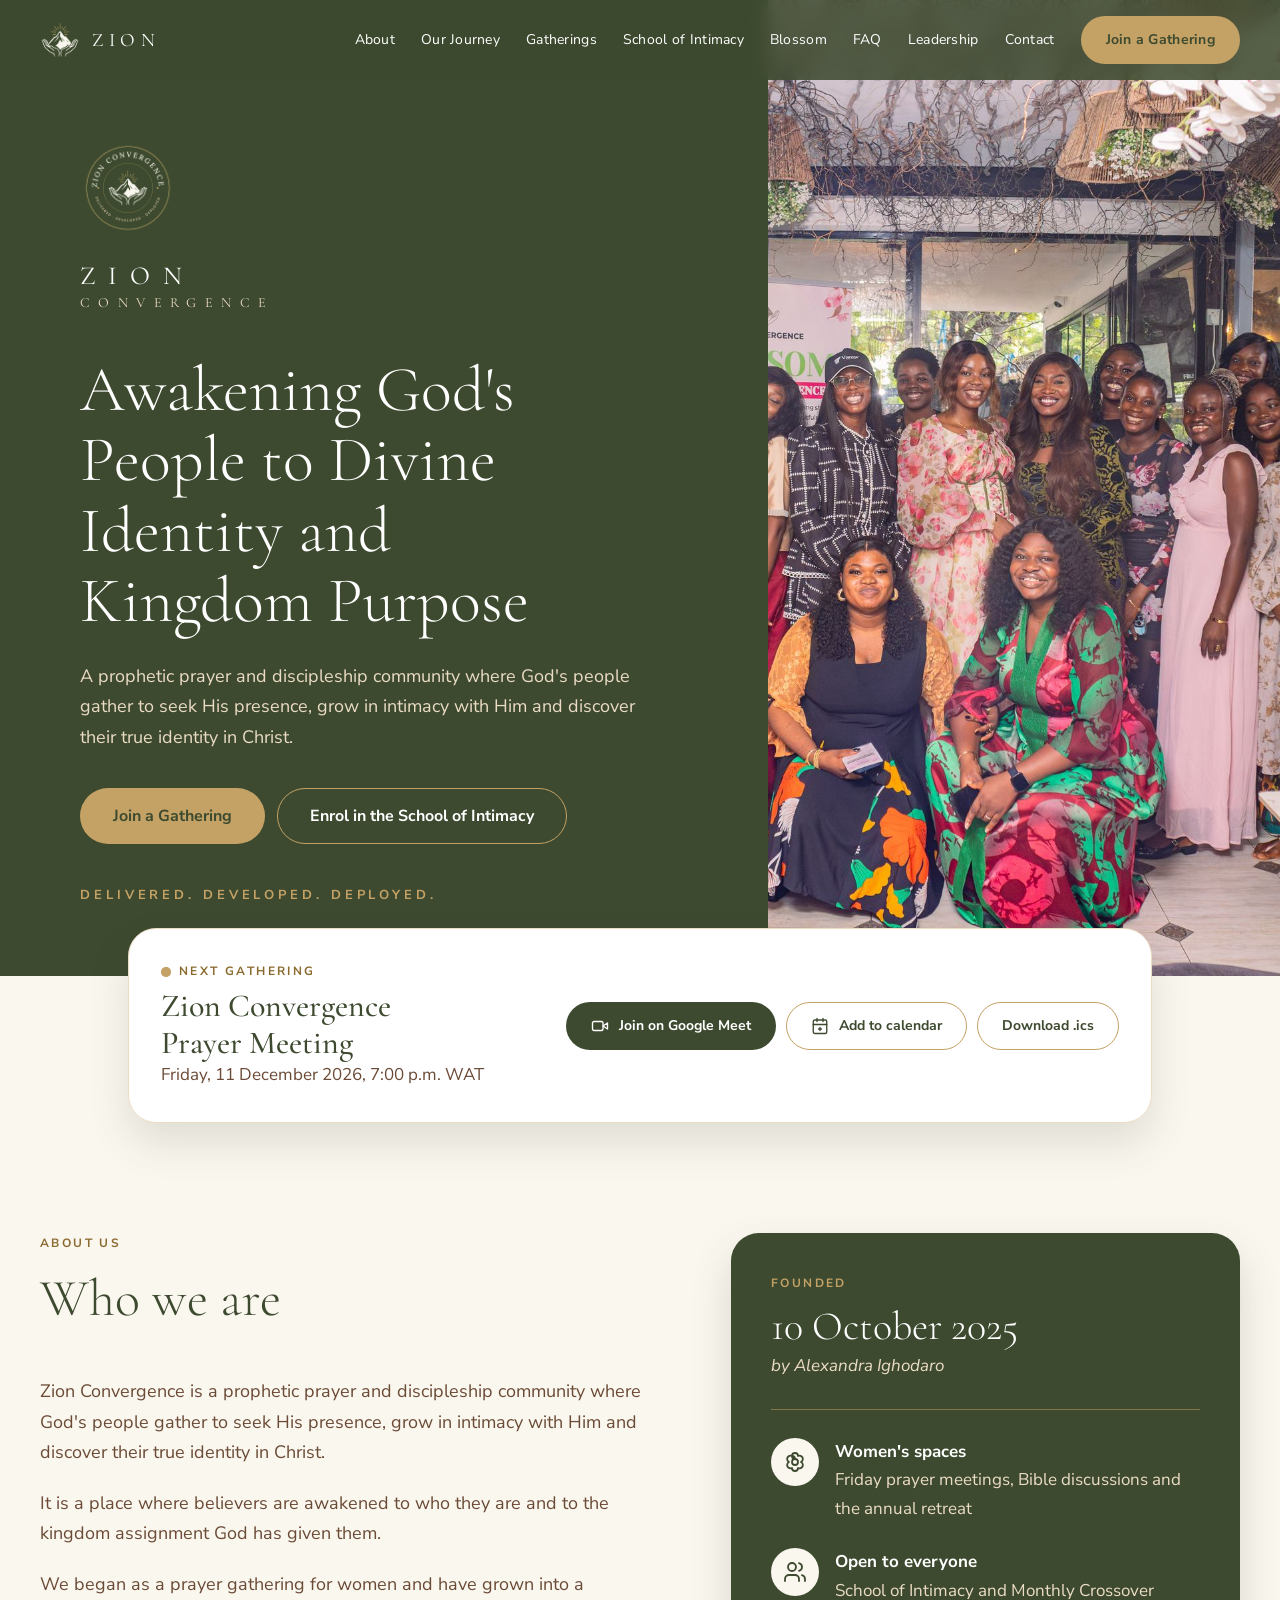
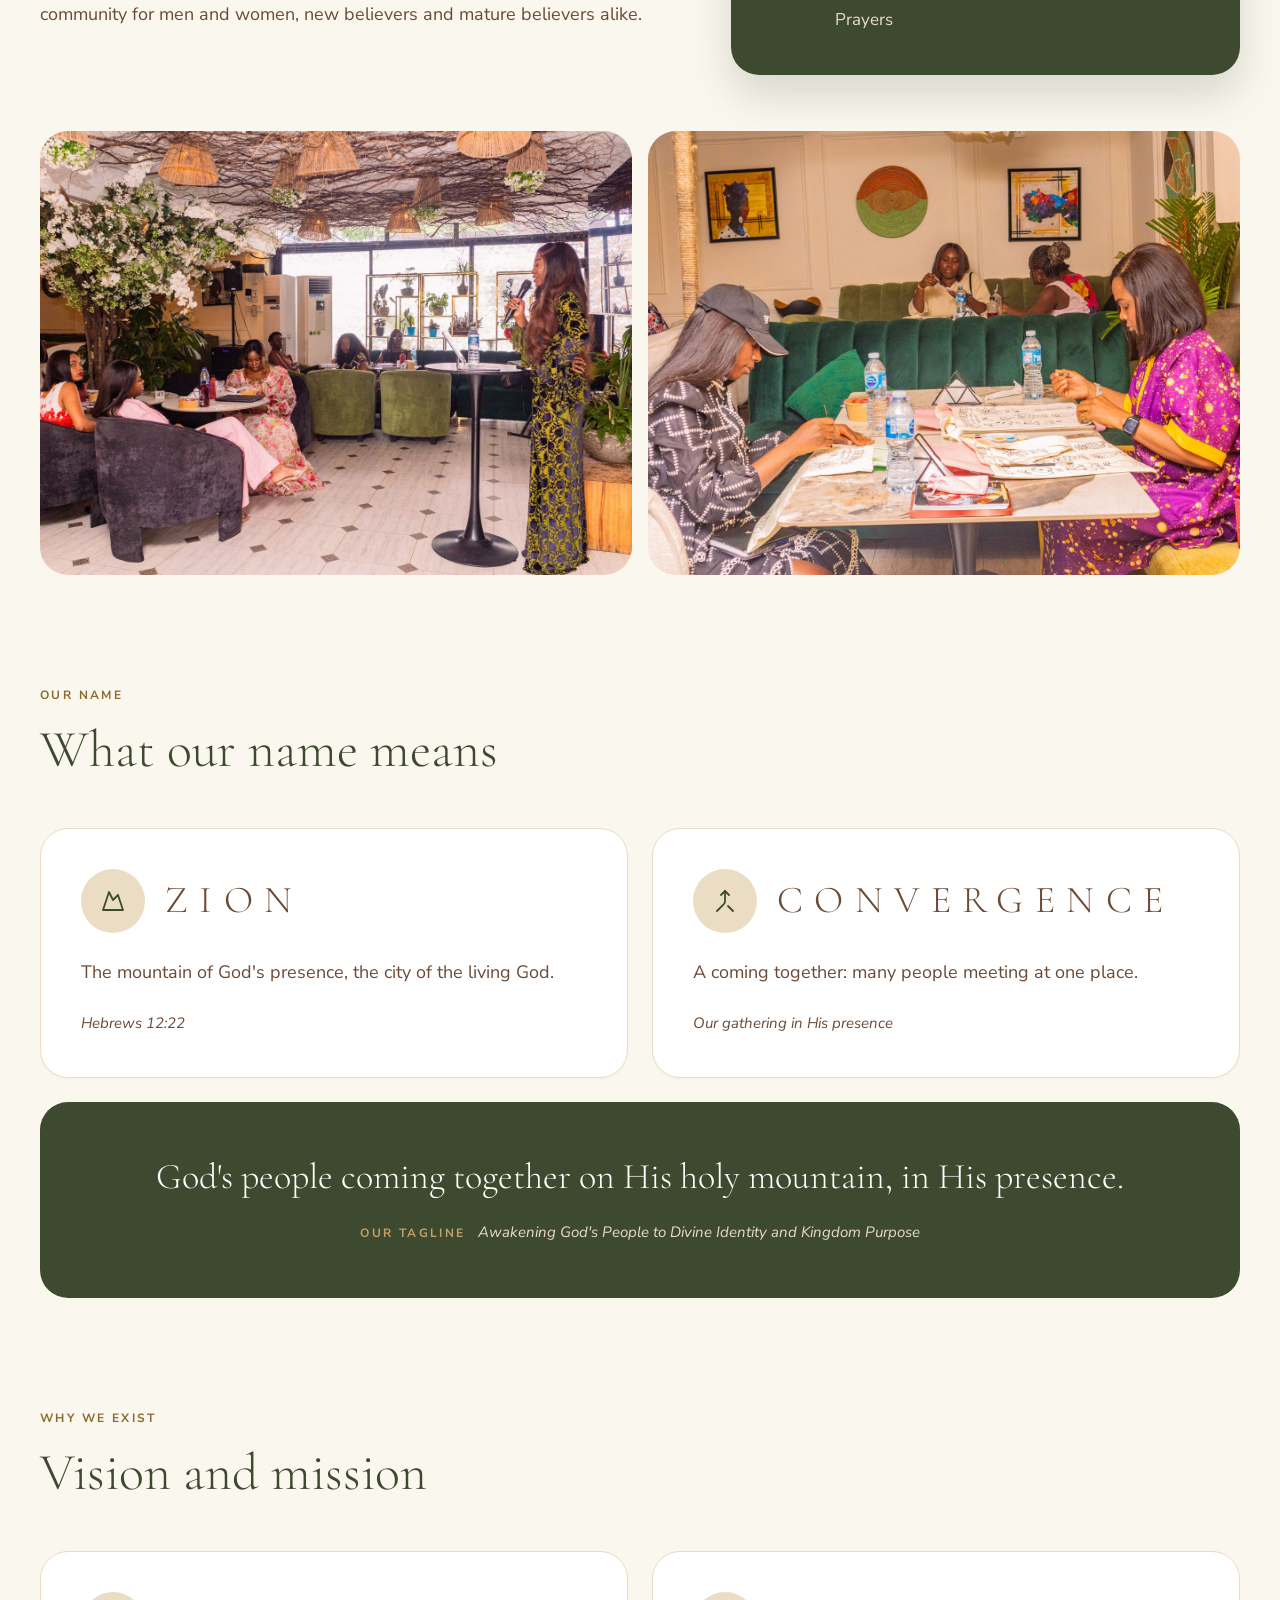
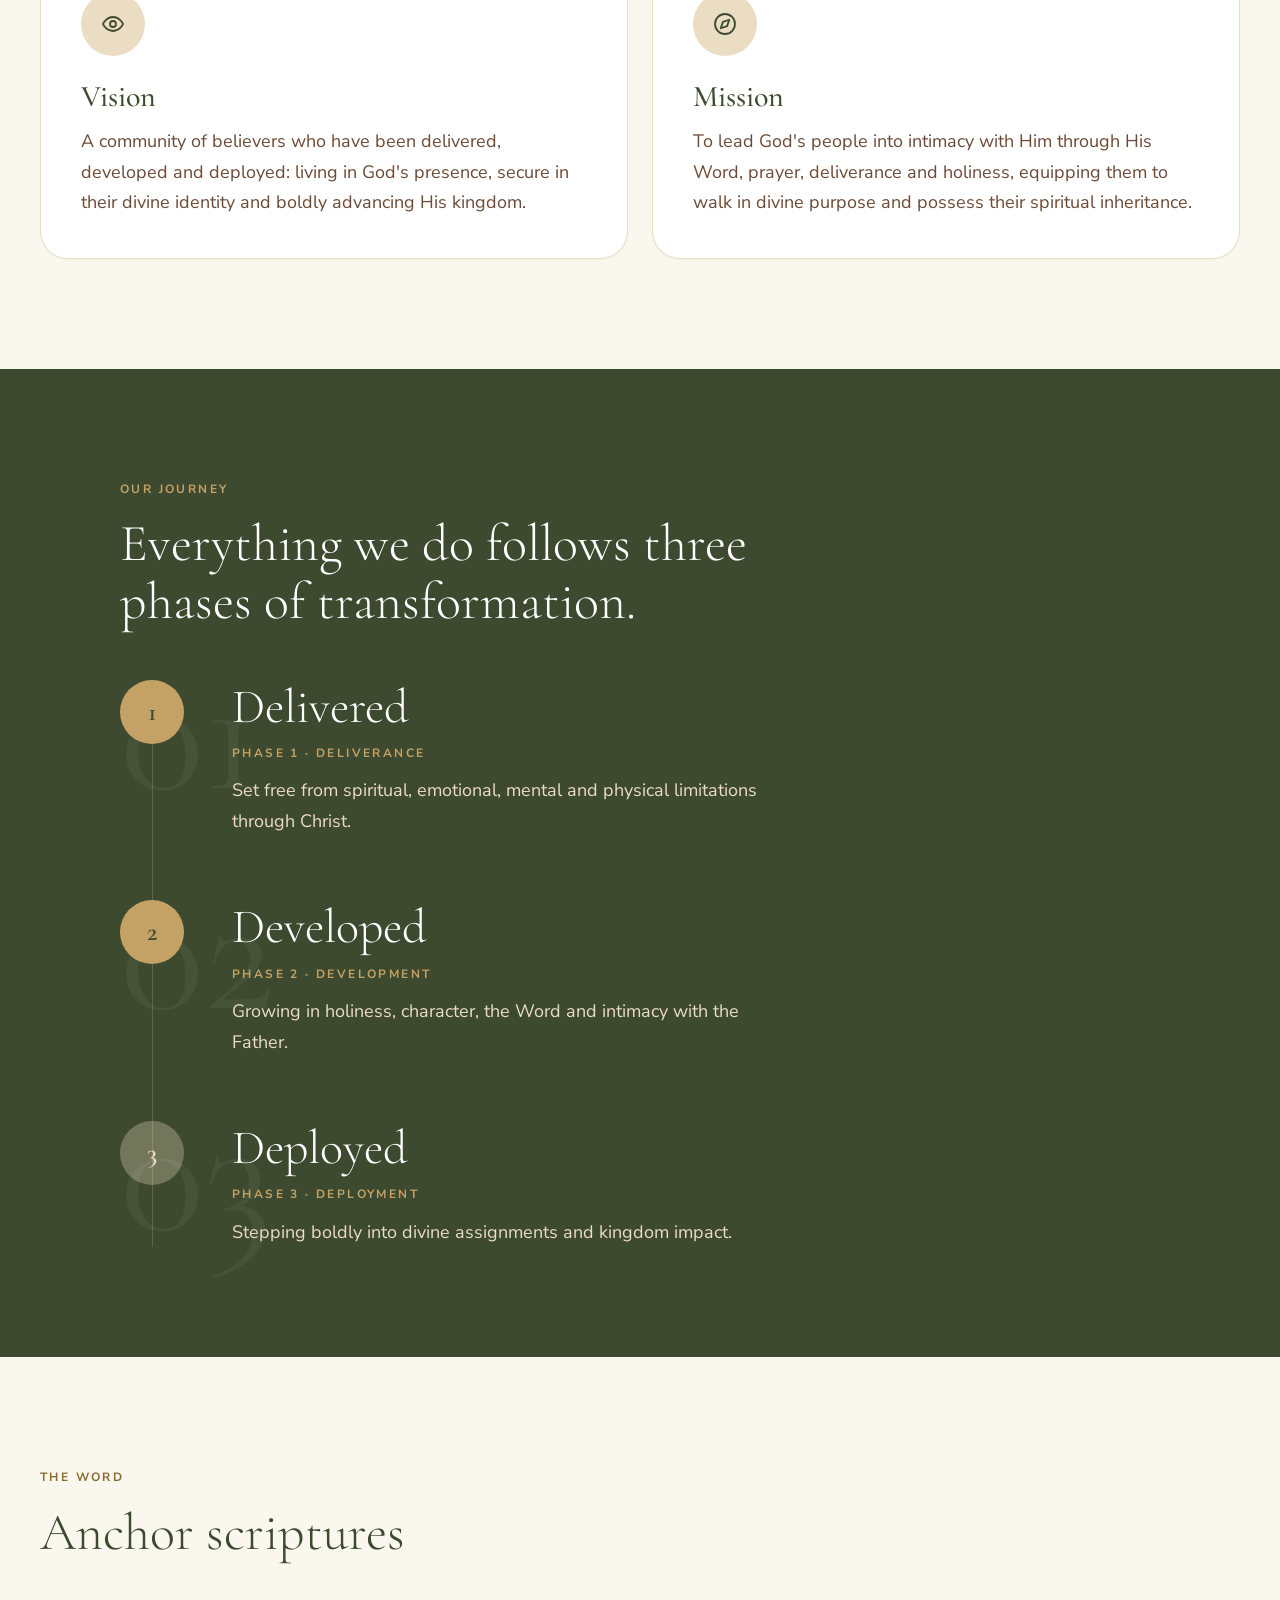
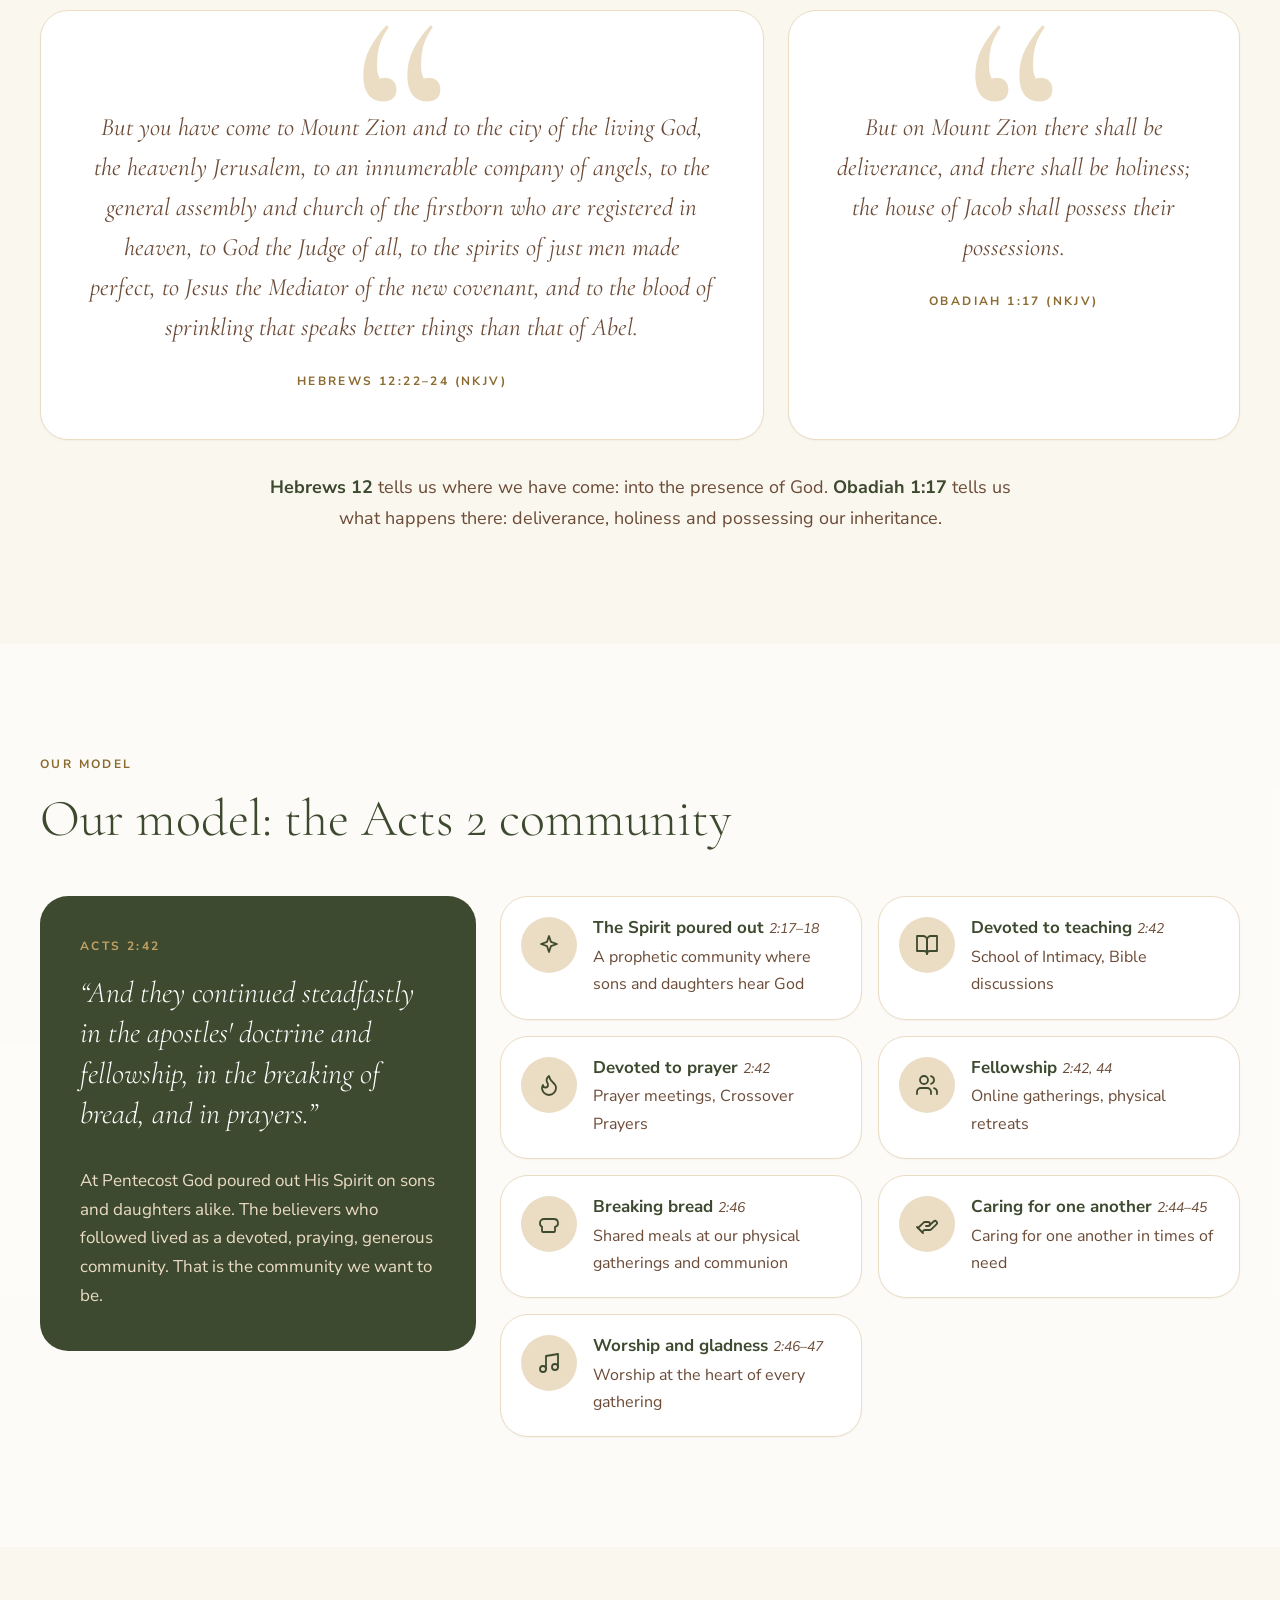
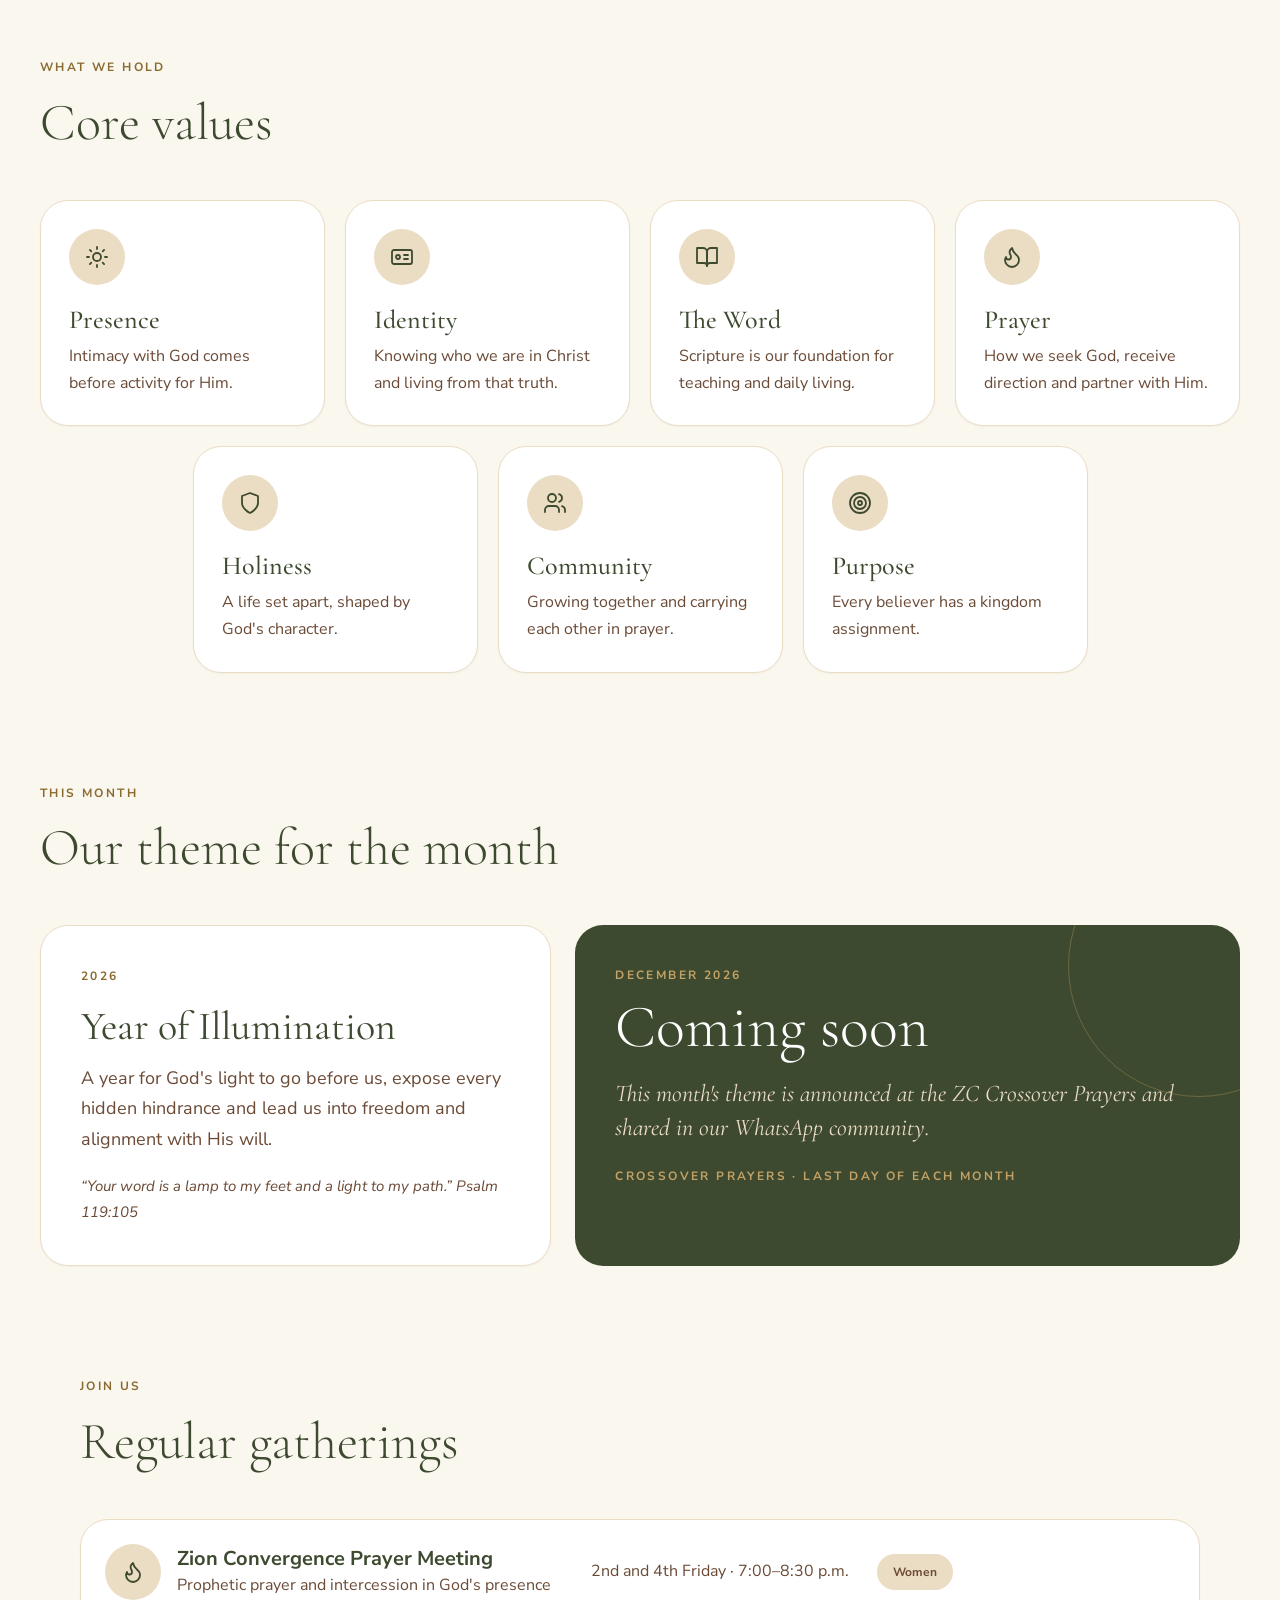
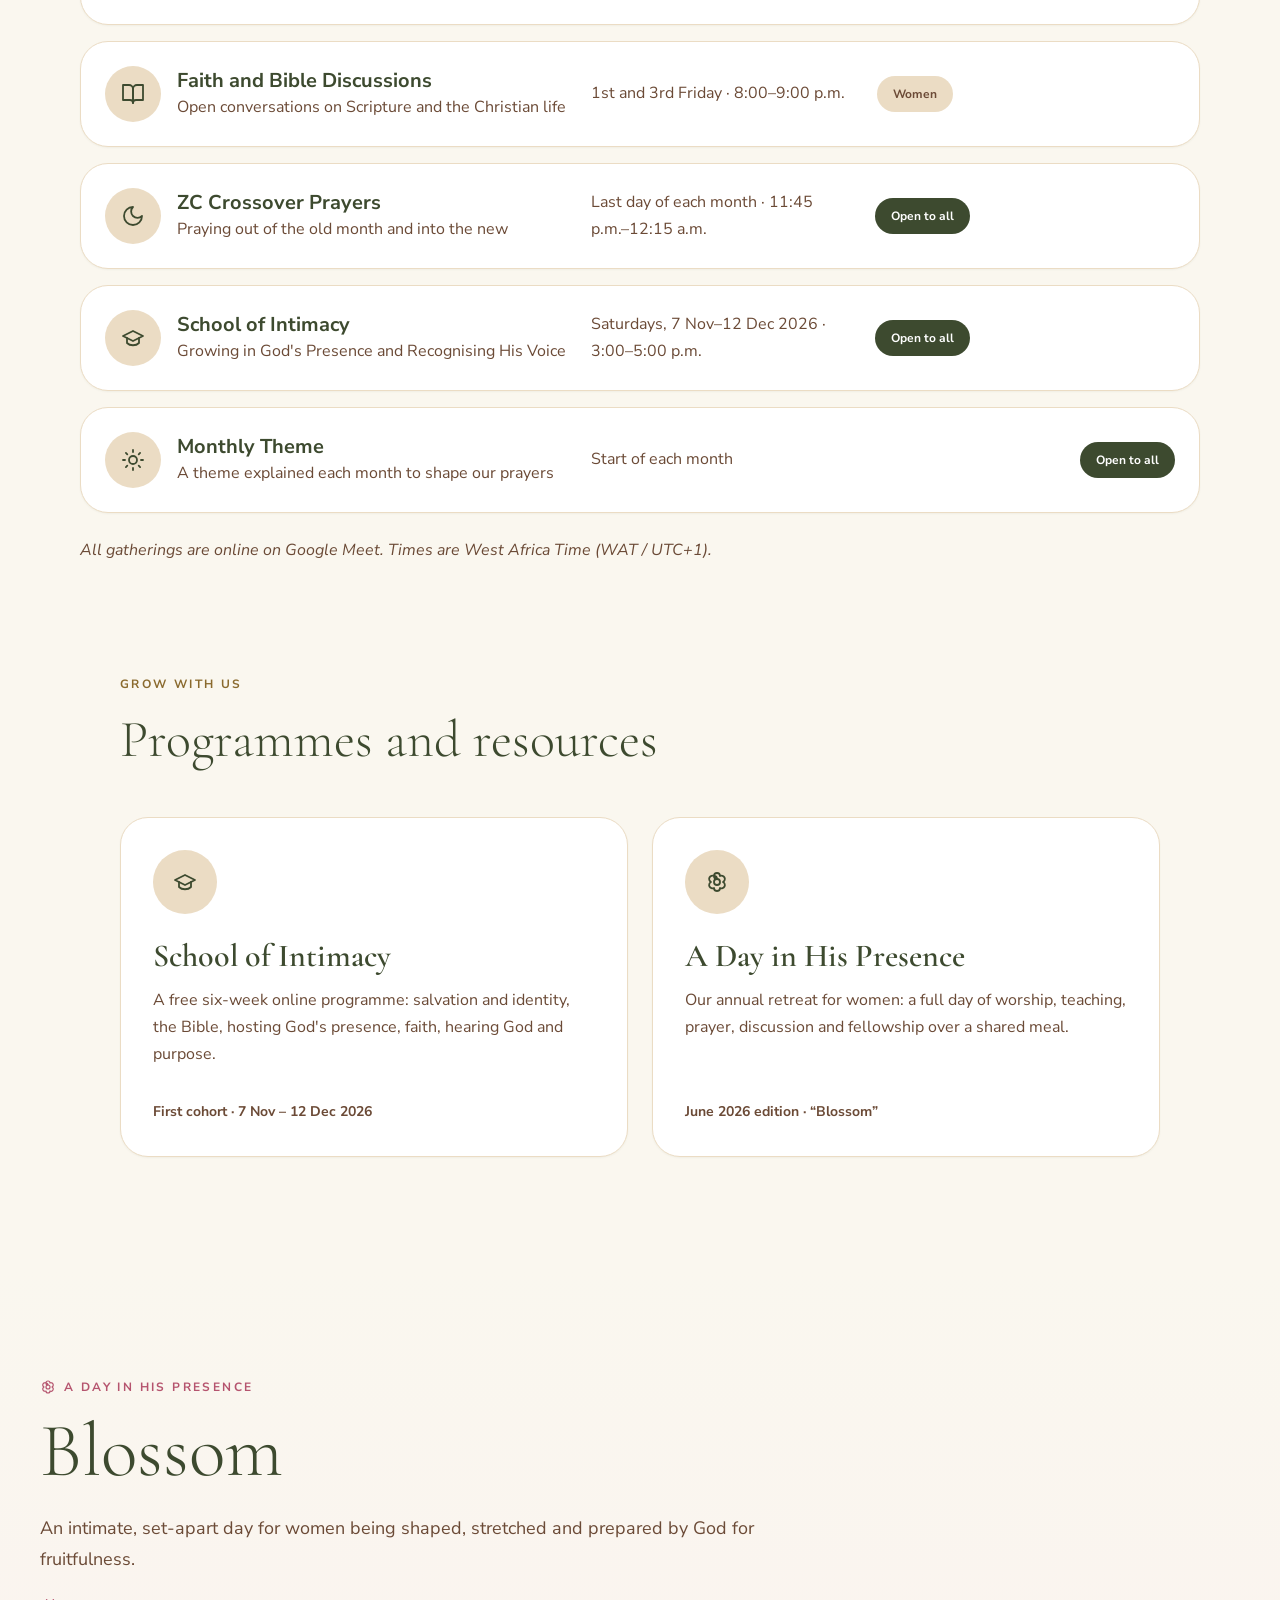
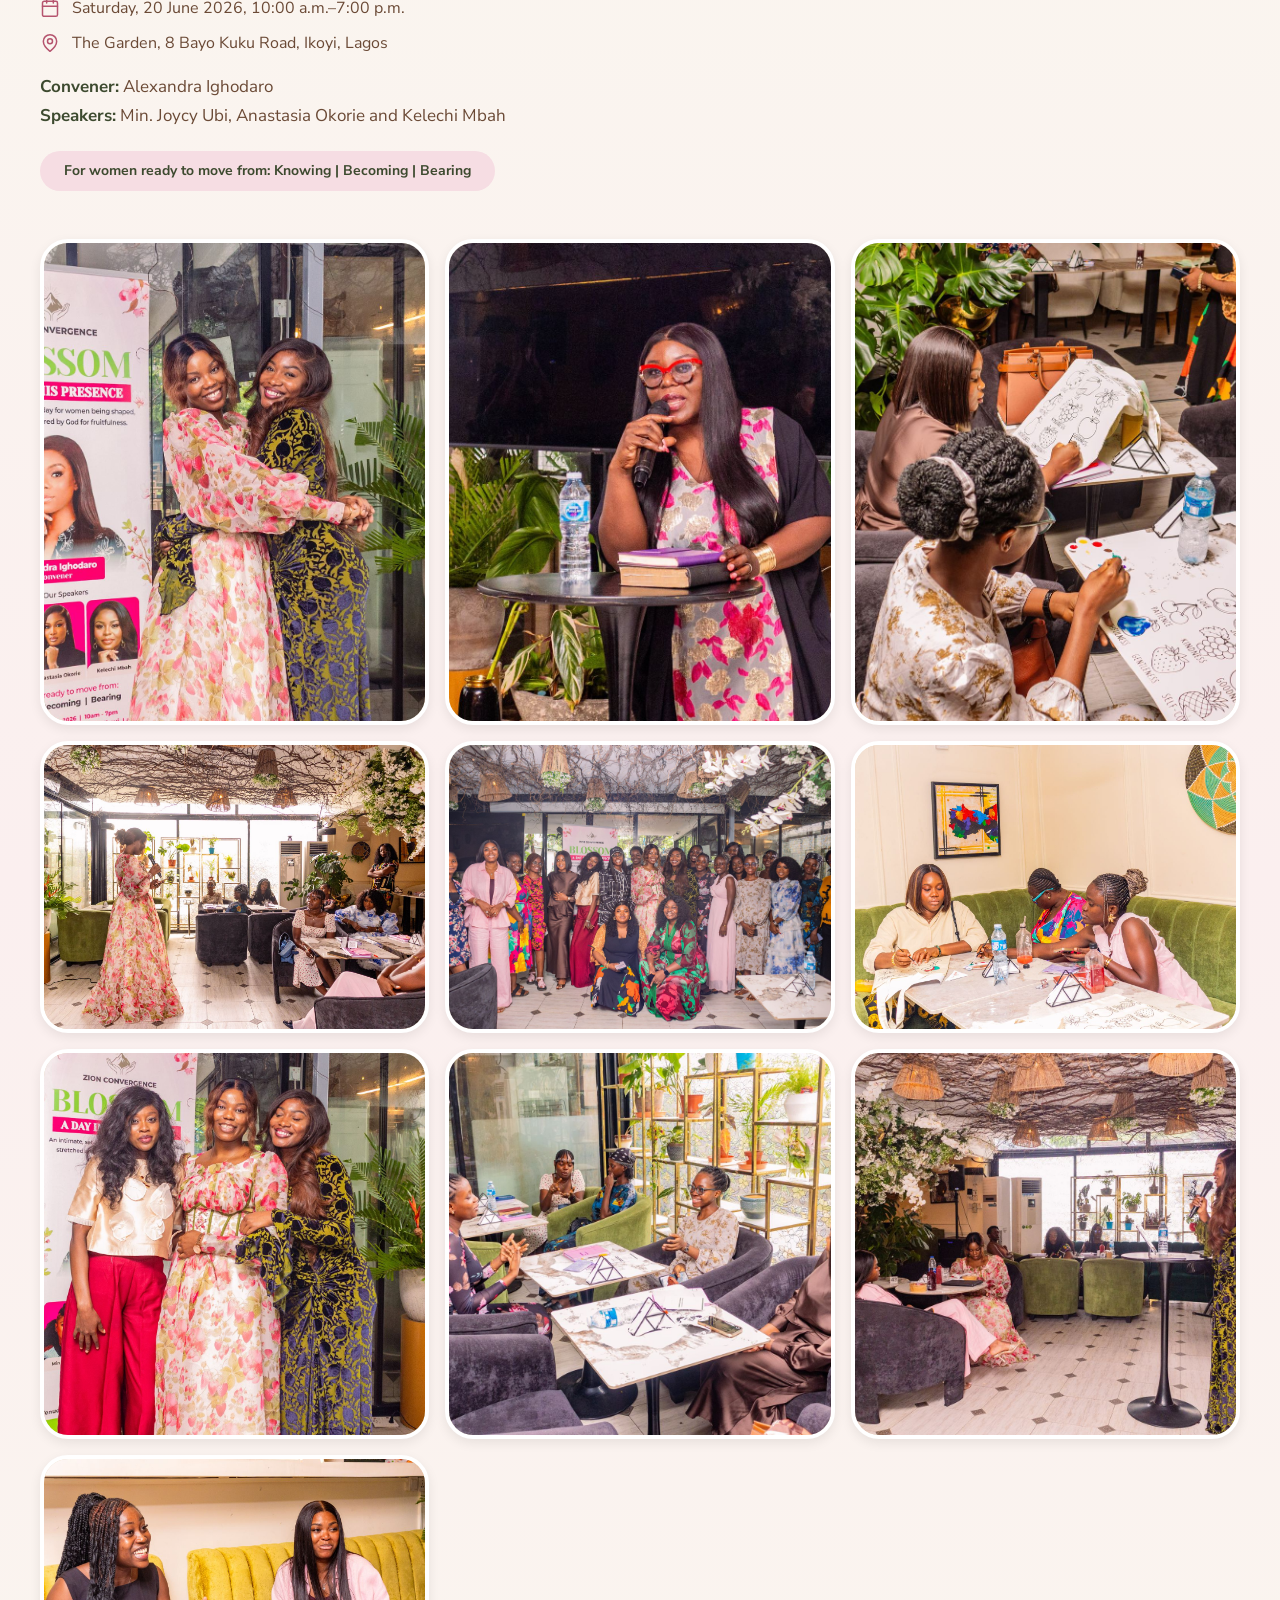
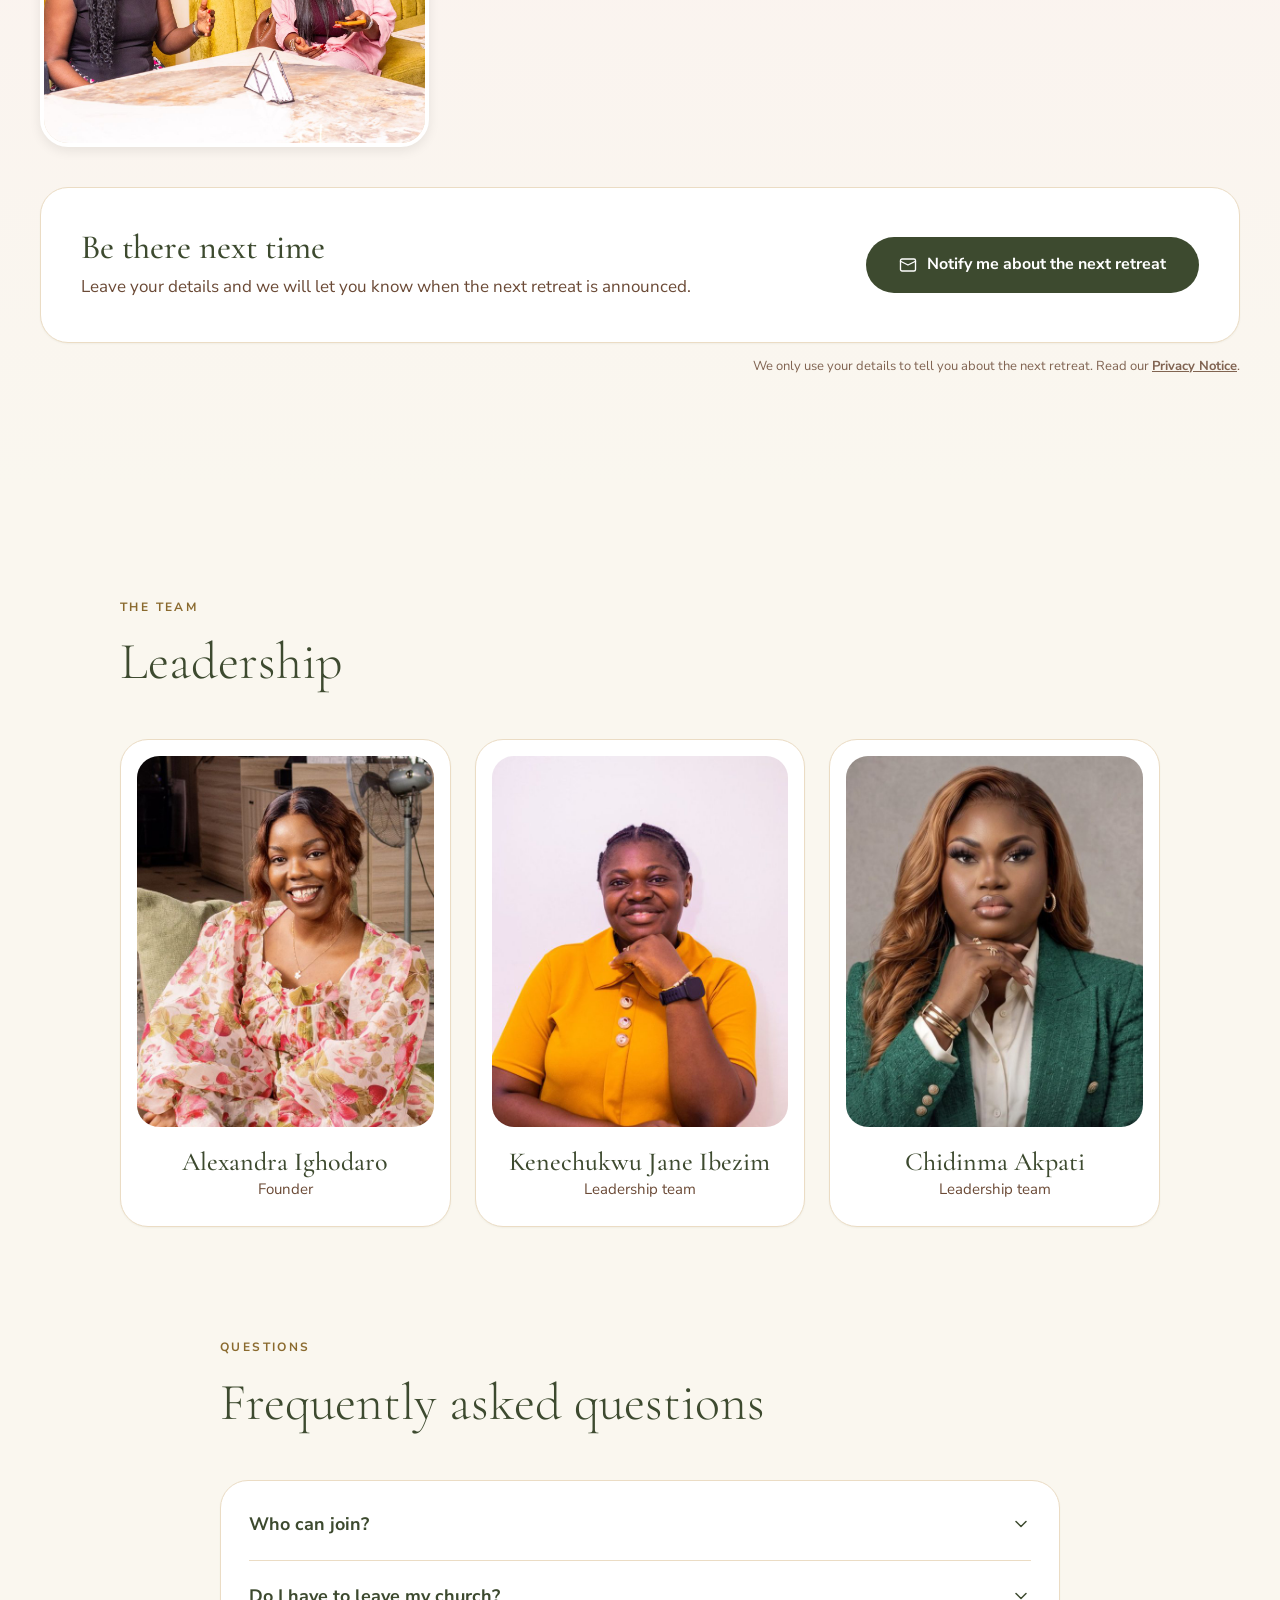
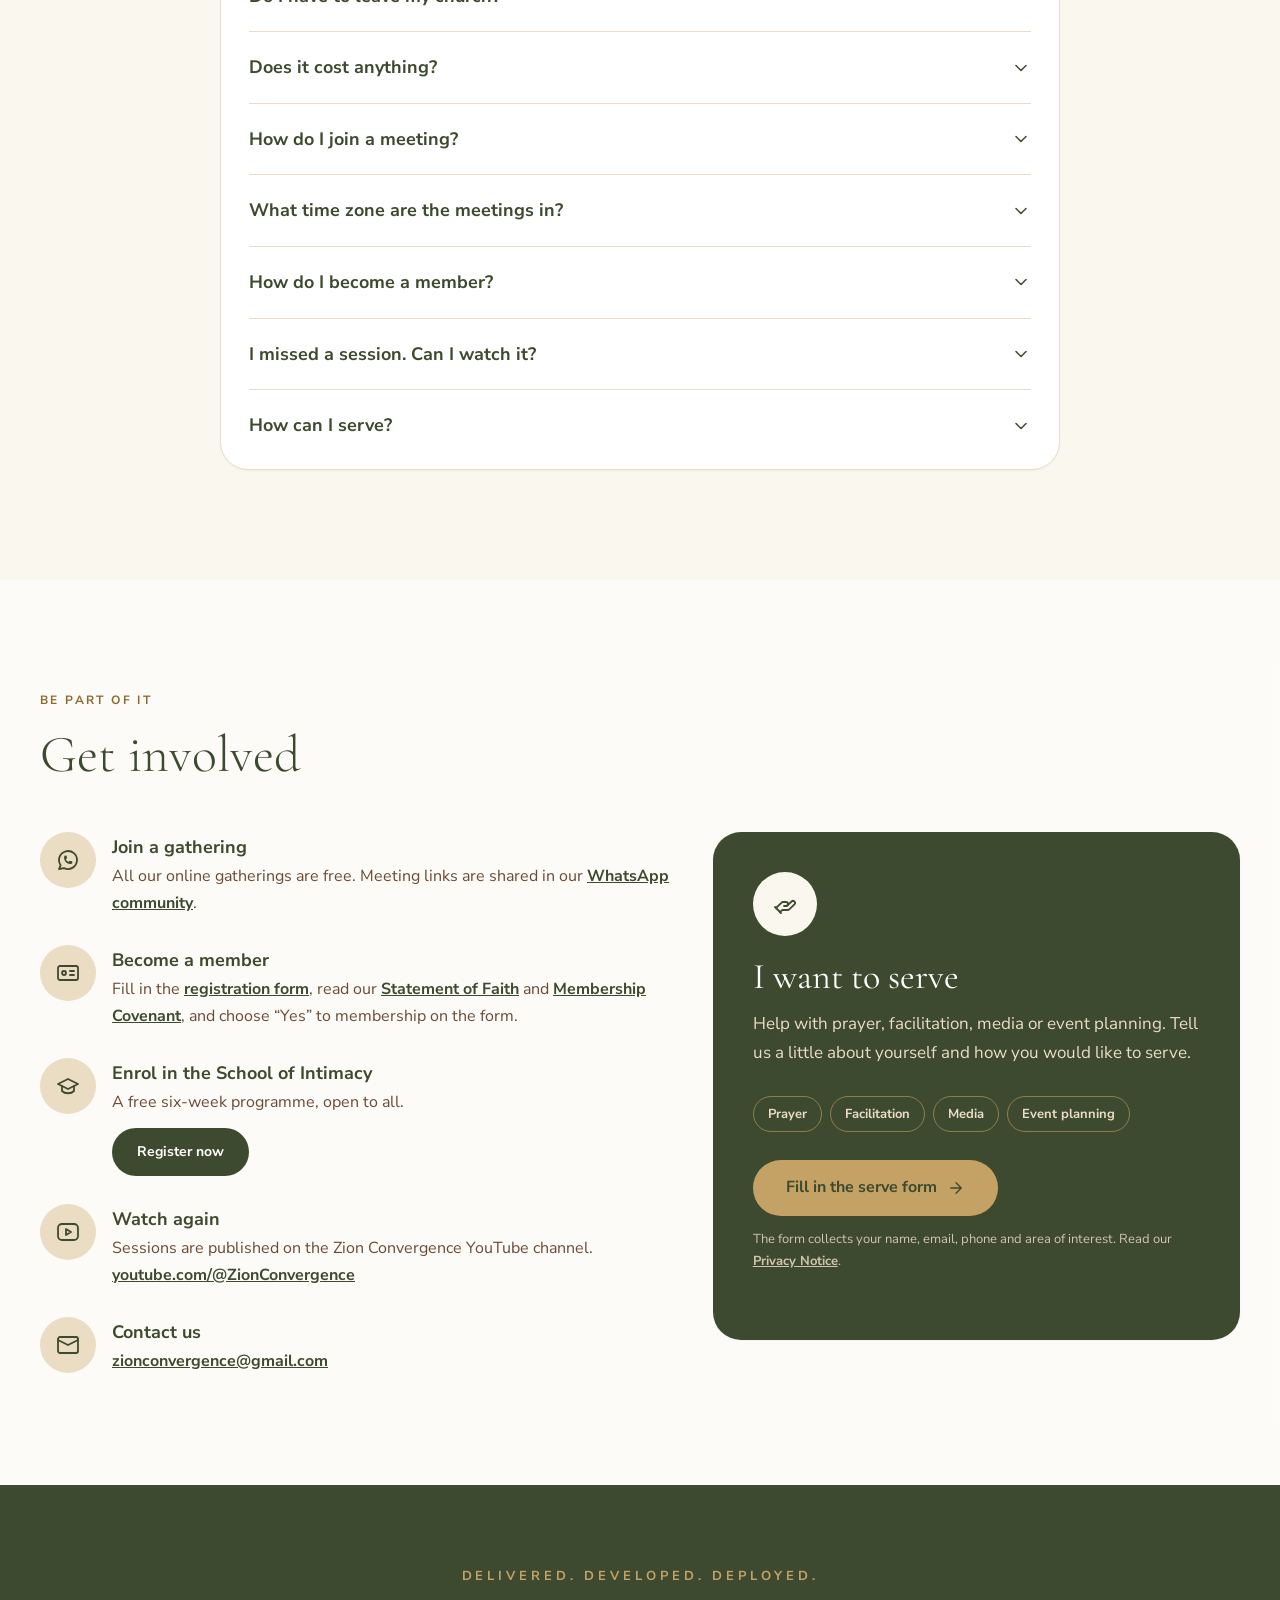
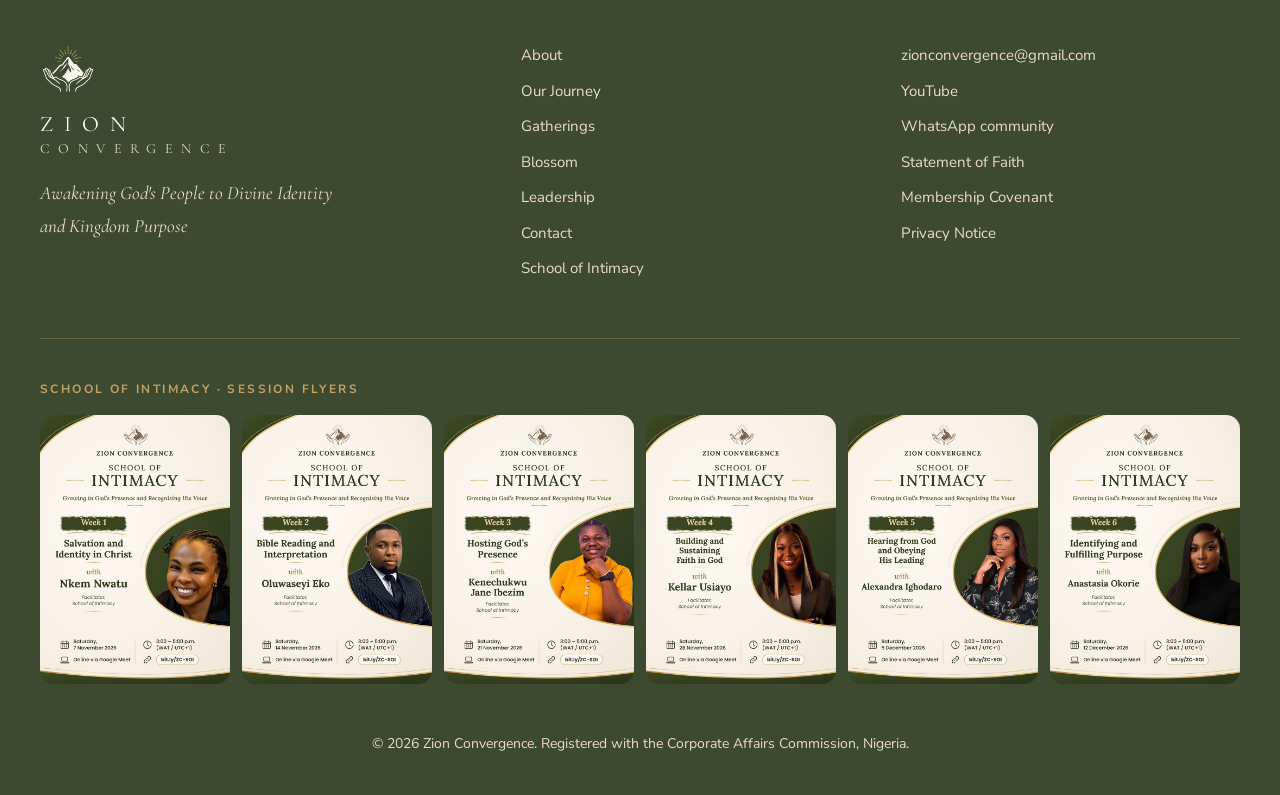
==== index.html @ f253151a "Launch Zion Convergence website Co-Authored-By: Claude Opus 5.5 <noreply@anthropic.com> Claude-Sessi" ====
<!DOCTYPE html>
<html lang="en">
<head>
<meta charset="utf-8">
<meta name="viewport" content="width=device-width, initial-scale=1">
<title>Zion Convergence | Prophetic Prayer & Discipleship Community</title>
<meta name="description" content="Zion Convergence is a prophetic prayer and discipleship community where God's people gather to seek His presence, grow in intimacy with Him and discover their true identity in Christ.">
<meta property="og:title" content="Zion Convergence | Prophetic Prayer & Discipleship Community">
<meta property="og:description" content="Awakening God's People to Divine Identity and Kingdom Purpose. Delivered. Developed. Deployed.">
<meta property="og:image" content="img/group.jpg">
<link rel="icon" href="img/favicon.png">
<link rel="preconnect" href="https://fonts.googleapis.com">
<link rel="preconnect" href="https://fonts.gstatic.com" crossorigin>
<link href="https://fonts.googleapis.com/css2?family=Cormorant+Garamond:ital,wght@0,300;0,400;0,500;0,600;0,700;1,300;1,400&family=Nunito+Sans:ital,wght@0,400;0,700;1,400&display=swap" rel="stylesheet">
<link rel="stylesheet" href="style.css">
</head>
<body>
<header class="hdr"><nav aria-label="Main">
<a class="logo" href="index.html#top"><img src="img/mark-light.png" alt="" width="40" height="37"><span>ZION</span></a>
<button class="burger" aria-label="Open menu" aria-expanded="false" aria-controls="menu"><svg viewBox="0 0 24 24" fill="none" stroke="currentColor" stroke-width="1.8" stroke-linecap="round" stroke-linejoin="round" aria-hidden="true"><path d="M4 6h16M4 12h16M4 18h16"/></svg></button>
<div class="links" id="menu"><a href="#about">About</a><a href="#journey">Our Journey</a><a href="#gatherings">Gatherings</a><a href="school-of-intimacy.html">School of Intimacy</a><a href="#blossom">Blossom</a><a href="#faq">FAQ</a><a href="#leadership">Leadership</a><a href="#contact">Contact</a><a class="btn btn-gold sm" href="#gatherings">Join a Gathering</a></div>
</nav></header>
<a class="btn btn-gold sm fab" href="#gatherings">Join a Gathering</a>
<main id="top">
<section class="hero">
<div class="left"><div>
<img class="badge" src="img/badge-light.png" alt="Zion Convergence logo: hands holding a mountain beneath rays of light, Delivered, Developed, Deployed" width="96" height="96">
<p class="word1">ZION</p><p class="word2">CONVERGENCE</p>
<h1>Awakening God's People to Divine Identity and Kingdom Purpose</h1>
<p class="lead">A prophetic prayer and discipleship community where God's people gather to seek His presence, grow in intimacy with Him and discover their true identity in Christ.</p>
<div class="btns"><a class="btn btn-gold" href="#gatherings">Join a Gathering</a><a class="btn btn-outline" href="school-of-intimacy.html">Enrol in the School of Intimacy</a></div>
<p class="ddd">Delivered. Developed. Deployed.</p>
</div></div>
<div class="right"><img src="img/group.jpg" alt="Women of the Zion Convergence community gathered together at the Blossom retreat, smiling" width="2200" height="1467"></div>
</section>

<div class="next" id="next" hidden><div class="card">
<div class="info"><p class="live"><span class="dot"></span>Next gathering</p><h3>Zion Convergence Prayer Meeting</h3><p><time></time></p></div>
<div class="acts"><a class="btn btn-green sm meet" href="https://bit.ly/ZC-Fridays"><svg viewBox="0 0 24 24" fill="none" stroke="currentColor" stroke-width="1.8" stroke-linecap="round" stroke-linejoin="round" aria-hidden="true"><path d="m22 8-6 4 6 4V8Z"/><rect x="2" y="6" width="14" height="12" rx="2"/></svg>Join on Google Meet</a><a class="btn btn-line sm gcal" href="#"><svg viewBox="0 0 24 24" fill="none" stroke="currentColor" stroke-width="1.8" stroke-linecap="round" stroke-linejoin="round" aria-hidden="true"><rect x="3" y="4" width="18" height="18" rx="2"/><path d="M16 2v4M8 2v4M3 10h18M12 14v4M10 16h4"/></svg>Add to calendar</a><button class="btn btn-line sm ics" type="button">Download .ics</button></div>
</div></div>


<section class="sec" id="about"><div class="wrap">
<div class="about-grid">
<div class="rv"><div class="head "><p class="eyebrow">About us</p><h2 class="title">Who we are</h2></div><div class="prose">
<p>Zion Convergence is a prophetic prayer and discipleship community where God's people gather to seek His presence, grow in intimacy with Him and discover their true identity in Christ.</p>
<p>It is a place where believers are awakened to who they are and to the kingdom assignment God has given them.</p>
<p>We began as a prayer gathering for women and have grown into a community for men and women, new believers and mature believers alike.</p></div></div>
<div class="founded rv"><p class="eyebrow">Founded</p><p class="date">10 October 2025</p><p class="by">by Alexandra Ighodaro</p><div class="rule"></div>
<div class="frow"><span class="ic"><svg viewBox="0 0 24 24" fill="none" stroke="currentColor" stroke-width="1.8" stroke-linecap="round" stroke-linejoin="round" aria-hidden="true"><circle cx="12" cy="12" r="3"/><path d="M12 9a3 3 0 1 1 3-3 3 3 0 1 1 3 6 3 3 0 1 1-3 6 3 3 0 1 1-6 0 3 3 0 1 1-3-6 3 3 0 1 1 3-6 3 3 0 0 1 3 3Z"/></svg></span><div><b>Women's spaces</b><span>Friday prayer meetings, Bible discussions and the annual retreat</span></div></div>
<div class="frow"><span class="ic"><svg viewBox="0 0 24 24" fill="none" stroke="currentColor" stroke-width="1.8" stroke-linecap="round" stroke-linejoin="round" aria-hidden="true"><path d="M16 21v-2a4 4 0 0 0-4-4H6a4 4 0 0 0-4 4v2"/><circle cx="9" cy="7" r="4"/><path d="M22 21v-2a4 4 0 0 0-3-3.87"/><path d="M16 3.13a4 4 0 0 1 0 7.75"/></svg></span><div><b>Open to everyone</b><span>School of Intimacy and Monthly Crossover Prayers</span></div></div></div>
</div>
<div class="pair rv"><img src="img/gathering.jpg" alt="Women of Zion Convergence gathered under woven lights as a speaker shares" loading="lazy"><img src="img/painting-tables.jpg" alt="Women painting together at marble tables during a creative session" loading="lazy"></div>
</div></section>

<section class="sec-tight"><div class="wrap"><div class="head "><p class="eyebrow">Our name</p><h2 class="title">What our name means</h2></div>
<div class="two">
<div class="card pad rv"><div class="name-h"><span class="ic lg"><svg viewBox="0 0 24 24" fill="none" stroke="currentColor" stroke-width="1.8" stroke-linecap="round" stroke-linejoin="round" aria-hidden="true"><path d="m8 3 4 8 5-5 5 15H2L8 3z"/></svg></span><h3>ZION</h3></div><p class="prose">The mountain of God's presence, the city of the living God.</p><p class="cite" style="margin-top:24px">Hebrews 12:22</p></div>
<div class="card pad rv"><div class="name-h"><span class="ic lg"><svg viewBox="0 0 24 24" fill="none" stroke="currentColor" stroke-width="1.8" stroke-linecap="round" stroke-linejoin="round" aria-hidden="true"><path d="m8 6 4-4 4 4"/><path d="M12 2v10.3a4 4 0 0 1-1.17 2.83L4 22"/><path d="m20 22-5-5"/></svg></span><h3>CONVERGENCE</h3></div><p class="prose">A coming together: many people meeting at one place.</p><p class="cite" style="margin-top:24px">Our gathering in His presence</p></div>
</div>
<div class="banner rv"><p class="big">God's people coming together on His holy mountain, in His presence.</p><p class="tl"><b>Our tagline</b><i>Awakening God's People to Divine Identity and Kingdom Purpose</i></p></div>
</div></section>

<section class="sec-tight"><div class="wrap"><div class="head "><p class="eyebrow">Why we exist</p><h2 class="title">Vision and mission</h2></div>
<div class="two">
<div class="card pad rv"><span class="ic lg"><svg viewBox="0 0 24 24" fill="none" stroke="currentColor" stroke-width="1.8" stroke-linecap="round" stroke-linejoin="round" aria-hidden="true"><path d="M2 12s3-7 10-7 10 7 10 7-3 7-10 7-10-7-10-7Z"/><circle cx="12" cy="12" r="3"/></svg></span><h3 class="t">Vision</h3><p class="prose">A community of believers who have been delivered, developed and deployed: living in God's presence, secure in their divine identity and boldly advancing His kingdom.</p></div>
<div class="card pad rv"><span class="ic lg"><svg viewBox="0 0 24 24" fill="none" stroke="currentColor" stroke-width="1.8" stroke-linecap="round" stroke-linejoin="round" aria-hidden="true"><circle cx="12" cy="12" r="10"/><path d="m16.24 7.76-2.12 6.36-6.36 2.12 2.12-6.36 6.36-2.12z"/></svg></span><h3 class="t">Mission</h3><p class="prose">To lead God's people into intimacy with Him through His Word, prayer, deliverance and holiness, equipping them to walk in divine purpose and possess their spiritual inheritance.</p></div>
</div></div></section>

<section class="sec journey on-green" id="journey"><div class="wrap-md"><div class="head "><p class="eyebrow">Our journey</p><h2 class="title">Everything we do follows three phases of transformation.</h2></div>
<div class="steps">
<div class="step"><span class="ghost" aria-hidden="true">01</span><span class="num">1</span><h3>Delivered</h3><p class="ph">Phase 1 · Deliverance</p><p class="d">Set free from spiritual, emotional, mental and physical limitations through Christ.</p></div>
<div class="step"><span class="ghost" aria-hidden="true">02</span><span class="num">2</span><h3>Developed</h3><p class="ph">Phase 2 · Development</p><p class="d">Growing in holiness, character, the Word and intimacy with the Father.</p></div>
<div class="step"><span class="ghost" aria-hidden="true">03</span><span class="num">3</span><h3>Deployed</h3><p class="ph">Phase 3 · Deployment</p><p class="d">Stepping boldly into divine assignments and kingdom impact.</p></div>
</div></div></section>

<section class="sec"><div class="wrap"><div class="head "><p class="eyebrow">The Word</p><h2 class="title">Anchor scriptures</h2></div>
<div class="scr">
<div class="card quote rv"><span class="q" aria-hidden="true">“</span><blockquote><p>But you have come to Mount Zion and to the city of the living God, the heavenly Jerusalem, to an innumerable company of angels, to the general assembly and church of the firstborn who are registered in heaven, to God the Judge of all, to the spirits of just men made perfect, to Jesus the Mediator of the new covenant, and to the blood of sprinkling that speaks better things than that of Abel.</p><footer>Hebrews 12:22–24 (NKJV)</footer></blockquote></div>
<div class="card quote rv"><span class="q" aria-hidden="true">“</span><blockquote><p>But on Mount Zion there shall be deliverance, and there shall be holiness; the house of Jacob shall possess their possessions.</p><footer>Obadiah 1:17 (NKJV)</footer></blockquote></div>
</div>
<p class="scr-note"><strong>Hebrews 12</strong> tells us where we have come: into the presence of God. <strong>Obadiah 1:17</strong> tells us what happens there: deliverance, holiness and possessing our inheritance.</p>
</div></section>

<section class="sec soft"><div class="wrap"><div class="head "><p class="eyebrow">Our model</p><h2 class="title">Our model: the Acts 2 community</h2></div>
<div class="acts2">
<div class="acts-main"><p class="eyebrow" style="color:var(--gold)">Acts 2:42</p><p class="v">“And they continued steadfastly in the apostles' doctrine and fellowship, in the breaking of bread, and in prayers.”</p><p class="s">At Pentecost God poured out His Spirit on sons and daughters alike. The believers who followed lived as a devoted, praying, generous community. That is the community we want to be.</p></div>
<div class="acts-grid"><div class="card mini"><span class="ic"><svg viewBox="0 0 24 24" fill="none" stroke="currentColor" stroke-width="1.8" stroke-linecap="round" stroke-linejoin="round" aria-hidden="true"><path d="M12 3l1.9 5.8L20 11l-6.1 2.2L12 19l-1.9-5.8L4 11l6.1-2.2z"/></svg></span><div><b>The Spirit poured out <i>2:17–18</i></b><span>A prophetic community where sons and daughters hear God</span></div></div><div class="card mini"><span class="ic"><svg viewBox="0 0 24 24" fill="none" stroke="currentColor" stroke-width="1.8" stroke-linecap="round" stroke-linejoin="round" aria-hidden="true"><path d="M2 3h6a4 4 0 0 1 4 4v14a3 3 0 0 0-3-3H2z"/><path d="M22 3h-6a4 4 0 0 0-4 4v14a3 3 0 0 1 3-3h7z"/></svg></span><div><b>Devoted to teaching <i>2:42</i></b><span>School of Intimacy, Bible discussions</span></div></div><div class="card mini"><span class="ic"><svg viewBox="0 0 24 24" fill="none" stroke="currentColor" stroke-width="1.8" stroke-linecap="round" stroke-linejoin="round" aria-hidden="true"><path d="M8.5 14.5A2.5 2.5 0 0 0 11 12c0-1.38-.5-2-1-3-1.07-2.14-.22-4.05 2-6 .5 2.5 2 4.9 4 6.5 2 1.6 3 3.5 3 5.5a7 7 0 1 1-14 0c0-1.15.43-2.29 1-3a2.5 2.5 0 0 0 2.5 2.5z"/></svg></span><div><b>Devoted to prayer <i>2:42</i></b><span>Prayer meetings, Crossover Prayers</span></div></div><div class="card mini"><span class="ic"><svg viewBox="0 0 24 24" fill="none" stroke="currentColor" stroke-width="1.8" stroke-linecap="round" stroke-linejoin="round" aria-hidden="true"><path d="M16 21v-2a4 4 0 0 0-4-4H6a4 4 0 0 0-4 4v2"/><circle cx="9" cy="7" r="4"/><path d="M22 21v-2a4 4 0 0 0-3-3.87"/><path d="M16 3.13a4 4 0 0 1 0 7.75"/></svg></span><div><b>Fellowship <i>2:42, 44</i></b><span>Online gatherings, physical retreats</span></div></div><div class="card mini"><span class="ic"><svg viewBox="0 0 24 24" fill="none" stroke="currentColor" stroke-width="1.8" stroke-linecap="round" stroke-linejoin="round" aria-hidden="true"><path d="M3 11a4 4 0 0 1 4-4h10a4 4 0 0 1 1 7.87V19a1 1 0 0 1-1 1H6a1 1 0 0 1-1-1v-4.13A4 4 0 0 1 3 11Z"/></svg></span><div><b>Breaking bread <i>2:46</i></b><span>Shared meals at our physical gatherings and communion</span></div></div><div class="card mini"><span class="ic"><svg viewBox="0 0 24 24" fill="none" stroke="currentColor" stroke-width="1.8" stroke-linecap="round" stroke-linejoin="round" aria-hidden="true"><path d="M11 14h2a2 2 0 1 0 0-4h-3c-.6 0-1.1.2-1.4.6L3 16"/><path d="m7 20 1.6-1.4c.3-.4.8-.6 1.4-.6h4c1.1 0 2.1-.4 2.8-1.2l4.6-4.4a2 2 0 0 0-2.75-2.91l-4.2 3.9"/><path d="m2 15 6 6"/></svg></span><div><b>Caring for one another <i>2:44–45</i></b><span>Caring for one another in times of need</span></div></div><div class="card mini"><span class="ic"><svg viewBox="0 0 24 24" fill="none" stroke="currentColor" stroke-width="1.8" stroke-linecap="round" stroke-linejoin="round" aria-hidden="true"><path d="M9 18V5l12-2v13"/><circle cx="6" cy="18" r="3"/><circle cx="18" cy="16" r="3"/></svg></span><div><b>Worship and gladness <i>2:46–47</i></b><span>Worship at the heart of every gathering</span></div></div></div>
</div></div></section>

<section class="sec"><div class="wrap"><div class="head "><p class="eyebrow">What we hold</p><h2 class="title">Core values</h2></div><div class="vals"><div class="card val rv"><span class="ic"><svg viewBox="0 0 24 24" fill="none" stroke="currentColor" stroke-width="1.8" stroke-linecap="round" stroke-linejoin="round" aria-hidden="true"><circle cx="12" cy="12" r="4"/><path d="M12 2v2M12 20v2M4.9 4.9l1.4 1.4M17.7 17.7l1.4 1.4M2 12h2M20 12h2M4.9 19.1l1.4-1.4M17.7 6.3l1.4-1.4"/></svg></span><h3>Presence</h3><p>Intimacy with God comes before activity for Him.</p></div><div class="card val rv"><span class="ic"><svg viewBox="0 0 24 24" fill="none" stroke="currentColor" stroke-width="1.8" stroke-linecap="round" stroke-linejoin="round" aria-hidden="true"><rect x="2" y="5" width="20" height="14" rx="2"/><circle cx="8" cy="12" r="2"/><path d="M14 10h4M14 14h4"/></svg></span><h3>Identity</h3><p>Knowing who we are in Christ and living from that truth.</p></div><div class="card val rv"><span class="ic"><svg viewBox="0 0 24 24" fill="none" stroke="currentColor" stroke-width="1.8" stroke-linecap="round" stroke-linejoin="round" aria-hidden="true"><path d="M2 3h6a4 4 0 0 1 4 4v14a3 3 0 0 0-3-3H2z"/><path d="M22 3h-6a4 4 0 0 0-4 4v14a3 3 0 0 1 3-3h7z"/></svg></span><h3>The Word</h3><p>Scripture is our foundation for teaching and daily living.</p></div><div class="card val rv"><span class="ic"><svg viewBox="0 0 24 24" fill="none" stroke="currentColor" stroke-width="1.8" stroke-linecap="round" stroke-linejoin="round" aria-hidden="true"><path d="M8.5 14.5A2.5 2.5 0 0 0 11 12c0-1.38-.5-2-1-3-1.07-2.14-.22-4.05 2-6 .5 2.5 2 4.9 4 6.5 2 1.6 3 3.5 3 5.5a7 7 0 1 1-14 0c0-1.15.43-2.29 1-3a2.5 2.5 0 0 0 2.5 2.5z"/></svg></span><h3>Prayer</h3><p>How we seek God, receive direction and partner with Him.</p></div><div class="card val rv"><span class="ic"><svg viewBox="0 0 24 24" fill="none" stroke="currentColor" stroke-width="1.8" stroke-linecap="round" stroke-linejoin="round" aria-hidden="true"><path d="M12 22s8-4 8-10V5l-8-3-8 3v7c0 6 8 10 8 10z"/></svg></span><h3>Holiness</h3><p>A life set apart, shaped by God's character.</p></div><div class="card val rv"><span class="ic"><svg viewBox="0 0 24 24" fill="none" stroke="currentColor" stroke-width="1.8" stroke-linecap="round" stroke-linejoin="round" aria-hidden="true"><path d="M16 21v-2a4 4 0 0 0-4-4H6a4 4 0 0 0-4 4v2"/><circle cx="9" cy="7" r="4"/><path d="M22 21v-2a4 4 0 0 0-3-3.87"/><path d="M16 3.13a4 4 0 0 1 0 7.75"/></svg></span><h3>Community</h3><p>Growing together and carrying each other in prayer.</p></div><div class="card val rv"><span class="ic"><svg viewBox="0 0 24 24" fill="none" stroke="currentColor" stroke-width="1.8" stroke-linecap="round" stroke-linejoin="round" aria-hidden="true"><circle cx="12" cy="12" r="10"/><circle cx="12" cy="12" r="6"/><circle cx="12" cy="12" r="2"/></svg></span><h3>Purpose</h3><p>Every believer has a kingdom assignment.</p></div></div></div></section>

<section class="theme sec-tight" id="theme" style="padding-top:0"><div class="wrap"><div class="head "><p class="eyebrow">This month</p><h2 class="title">Our theme for the month</h2></div>
<div class="theme-grid">
<div class="card pad rv yr"><p class="eyebrow">2026</p><h3>Year of Illumination</h3><p class="prose">A year for God's light to go before us, expose every hidden hindrance and lead us into freedom and alignment with His will.</p><p class="cite" style="margin-top:20px">“Your word is a lamp to my feet and a light to my path.” Psalm 119:105</p></div>
<div class="theme-month rv" id="month"><p class="eyebrow"></p><h3></h3><p class="promise"></p><p class="focus"></p><p class="ref"></p></div>
</div></div></section>

<section class="sec" id="gatherings" style="padding-top:0"><div class="wrap-md" style="max-width:1160px"><div class="head "><p class="eyebrow">Join us</p><h2 class="title">Regular gatherings</h2></div>
<ul class="glist"><li class="card g rv"><div class="main"><span class="ic"><svg viewBox="0 0 24 24" fill="none" stroke="currentColor" stroke-width="1.8" stroke-linecap="round" stroke-linejoin="round" aria-hidden="true"><path d="M8.5 14.5A2.5 2.5 0 0 0 11 12c0-1.38-.5-2-1-3-1.07-2.14-.22-4.05 2-6 .5 2.5 2 4.9 4 6.5 2 1.6 3 3.5 3 5.5a7 7 0 1 1-14 0c0-1.15.43-2.29 1-3a2.5 2.5 0 0 0 2.5 2.5z"/></svg></span><div><h3>Zion Convergence Prayer Meeting</h3><p>Prophetic prayer and intercession in God's presence</p></div></div><p class="when">2nd and 4th Friday · 7:00–8:30 p.m.</p><div class="end"><span class="tag w">Women</span><a class="btn btn-gold sm" href="https://bit.ly/ZC-Fridays"><svg viewBox="0 0 24 24" fill="none" stroke="currentColor" stroke-width="1.8" stroke-linecap="round" stroke-linejoin="round" aria-hidden="true"><path d="m22 8-6 4 6 4V8Z"/><rect x="2" y="6" width="14" height="12" rx="2"/></svg>Join on Google Meet</a></div></li><li class="card g rv"><div class="main"><span class="ic"><svg viewBox="0 0 24 24" fill="none" stroke="currentColor" stroke-width="1.8" stroke-linecap="round" stroke-linejoin="round" aria-hidden="true"><path d="M2 3h6a4 4 0 0 1 4 4v14a3 3 0 0 0-3-3H2z"/><path d="M22 3h-6a4 4 0 0 0-4 4v14a3 3 0 0 1 3-3h7z"/></svg></span><div><h3>Faith and Bible Discussions</h3><p>Open conversations on Scripture and the Christian life</p></div></div><p class="when">1st and 3rd Friday · 8:00–9:00 p.m.</p><div class="end"><span class="tag w">Women</span><a class="btn btn-gold sm" href="https://bit.ly/ZC-Fridays"><svg viewBox="0 0 24 24" fill="none" stroke="currentColor" stroke-width="1.8" stroke-linecap="round" stroke-linejoin="round" aria-hidden="true"><path d="m22 8-6 4 6 4V8Z"/><rect x="2" y="6" width="14" height="12" rx="2"/></svg>Join on Google Meet</a></div></li><li class="card g rv"><div class="main"><span class="ic"><svg viewBox="0 0 24 24" fill="none" stroke="currentColor" stroke-width="1.8" stroke-linecap="round" stroke-linejoin="round" aria-hidden="true"><path d="M12 3a6 6 0 0 0 9 9 9 9 0 1 1-9-9Z"/></svg></span><div><h3>ZC Crossover Prayers</h3><p>Praying out of the old month and into the new</p></div></div><p class="when">Last day of each month · 11:45 p.m.–12:15 a.m.</p><div class="end"><span class="tag all">Open to all</span><a class="btn btn-gold sm" href="https://bit.ly/ZC-Crossover"><svg viewBox="0 0 24 24" fill="none" stroke="currentColor" stroke-width="1.8" stroke-linecap="round" stroke-linejoin="round" aria-hidden="true"><path d="m22 8-6 4 6 4V8Z"/><rect x="2" y="6" width="14" height="12" rx="2"/></svg>Join on Google Meet</a></div></li><li class="card g rv before"><div class="main"><span class="ic"><svg viewBox="0 0 24 24" fill="none" stroke="currentColor" stroke-width="1.8" stroke-linecap="round" stroke-linejoin="round" aria-hidden="true"><path d="M22 10 12 5 2 10l10 5 10-5z"/><path d="M6 12v5c3 3 9 3 12 0v-5"/></svg></span><div><h3>School of Intimacy</h3><p>Growing in God's Presence and Recognising His Voice</p></div></div><p class="when">Saturdays, 7 Nov–12 Dec 2026 · 3:00–5:00 p.m.</p><div class="end"><span class="tag all">Open to all</span><a class="btn btn-gold sm" href="https://bit.ly/ZC-SOI"><svg viewBox="0 0 24 24" fill="none" stroke="currentColor" stroke-width="1.8" stroke-linecap="round" stroke-linejoin="round" aria-hidden="true"><path d="m22 8-6 4 6 4V8Z"/><rect x="2" y="6" width="14" height="12" rx="2"/></svg>Join on Google Meet</a></div></li><li class="card g rv"><div class="main"><span class="ic"><svg viewBox="0 0 24 24" fill="none" stroke="currentColor" stroke-width="1.8" stroke-linecap="round" stroke-linejoin="round" aria-hidden="true"><circle cx="12" cy="12" r="4"/><path d="M12 2v2M12 20v2M4.9 4.9l1.4 1.4M17.7 17.7l1.4 1.4M2 12h2M20 12h2M4.9 19.1l1.4-1.4M17.7 6.3l1.4-1.4"/></svg></span><div><h3>Monthly Theme</h3><p>A theme explained each month to shape our prayers</p></div></div><p class="when">Start of each month</p><div class="end"><span class="tag all">Open to all</span></div></li><li class="card g after"><div class="main"><span class="ic"><svg viewBox="0 0 24 24" fill="none" stroke="currentColor" stroke-width="1.8" stroke-linecap="round" stroke-linejoin="round" aria-hidden="true"><path d="M22 10 12 5 2 10l10 5 10-5z"/><path d="M6 12v5c3 3 9 3 12 0v-5"/></svg></span><div><h3>School of Intimacy</h3><p>First cohort completed. Next cohort coming soon.</p></div></div><p class="when">Watch all six sessions on YouTube</p><div class="end"><span class="tag all">Open to all</span><a class="btn btn-gold sm" href="https://youtube.com/@ZionConvergence"><svg viewBox="0 0 24 24" fill="none" stroke="currentColor" stroke-width="1.8" stroke-linecap="round" stroke-linejoin="round" aria-hidden="true"><rect x="2" y="4" width="20" height="16" rx="4"/><path d="m10 9 5 3-5 3z"/></svg>Watch on YouTube</a></div></li></ul>
<p class="foot-note">All gatherings are online on Google Meet. Times are West Africa Time (WAT / UTC+1).</p>
</div></section>

<section class="sec-tight"><div class="wrap-md"><div class="head "><p class="eyebrow">Grow with us</p><h2 class="title">Programmes and resources</h2></div>
<div class="two">
<a class="card prog rv" href="school-of-intimacy.html"><span class="ic lg"><svg viewBox="0 0 24 24" fill="none" stroke="currentColor" stroke-width="1.8" stroke-linecap="round" stroke-linejoin="round" aria-hidden="true"><path d="M22 10 12 5 2 10l10 5 10-5z"/><path d="M6 12v5c3 3 9 3 12 0v-5"/></svg></span><h3>School of Intimacy</h3><p>A free six-week online programme: salvation and identity, the Bible, hosting God's presence, faith, hearing God and purpose.</p><small><span class="before">First cohort · 7 Nov – 12 Dec 2026</span><span class="after">First cohort completed · next cohort coming soon</span></small></a>
<a class="card prog rv" href="#blossom"><span class="ic lg"><svg viewBox="0 0 24 24" fill="none" stroke="currentColor" stroke-width="1.8" stroke-linecap="round" stroke-linejoin="round" aria-hidden="true"><circle cx="12" cy="12" r="3"/><path d="M12 9a3 3 0 1 1 3-3 3 3 0 1 1 3 6 3 3 0 1 1-3 6 3 3 0 1 1-6 0 3 3 0 1 1-3-6 3 3 0 1 1 3-6 3 3 0 0 1 3 3Z"/></svg></span><h3>A Day in His Presence</h3><p>Our annual retreat for women: a full day of worship, teaching, prayer, discussion and fellowship over a shared meal.</p><small>June 2026 edition · “Blossom”</small></a>
</div></div></section>

<section class="sec blossom" id="blossom"><div class="wrap">
<div style="max-width:760px">
<p class="bl-eyebrow"><svg viewBox="0 0 24 24" fill="none" stroke="currentColor" stroke-width="1.8" stroke-linecap="round" stroke-linejoin="round" aria-hidden="true"><circle cx="12" cy="12" r="3"/><path d="M12 9a3 3 0 1 1 3-3 3 3 0 1 1 3 6 3 3 0 1 1-3 6 3 3 0 1 1-6 0 3 3 0 1 1-3-6 3 3 0 1 1 3-6 3 3 0 0 1 3 3Z"/></svg>A Day in His Presence</p>
<h2>Blossom</h2>
<p class="prose" style="margin-top:24px">An intimate, set-apart day for women being shaped, stretched and prepared by God for fruitfulness.</p>
<ul class="bl-facts"><li><svg viewBox="0 0 24 24" fill="none" stroke="currentColor" stroke-width="1.8" stroke-linecap="round" stroke-linejoin="round" aria-hidden="true"><rect x="3" y="4" width="18" height="18" rx="2"/><path d="M16 2v4M8 2v4M3 10h18"/></svg>Saturday, 20 June 2026, 10:00 a.m.–7:00 p.m.</li><li><svg viewBox="0 0 24 24" fill="none" stroke="currentColor" stroke-width="1.8" stroke-linecap="round" stroke-linejoin="round" aria-hidden="true"><path d="M20 10c0 6-8 12-8 12s-8-6-8-12a8 8 0 0 1 16 0Z"/><circle cx="12" cy="10" r="3"/></svg>The Garden, 8 Bayo Kuku Road, Ikoyi, Lagos</li></ul>
<p style="margin-top:16px"><strong>Convener:</strong> Alexandra Ighodaro</p>
<p><strong>Speakers:</strong> Min. Joycy Ubi, Anastasia Okorie and Kelechi Mbah</p>
<p class="kbb">For women ready to move from: Knowing | Becoming | Bearing</p>
</div>
<div class="masonry"><button class="r45" data-lb="img/banner-hug.jpg" aria-label="View photo: Two women embracing beside the Blossom: A Day in His Presence banner"><img src="img/banner-hug.jpg" alt="Two women embracing beside the Blossom: A Day in His Presence banner" loading="lazy"></button><button class="r43" data-lb="img/teaching.jpg" aria-label="View photo: Alexandra Ighodaro speaking to the women gathered at the Blossom retreat"><img src="img/teaching.jpg" alt="Alexandra Ighodaro speaking to the women gathered at the Blossom retreat" loading="lazy"></button><button class="r11" data-lb="img/three-women.jpg" aria-label="View photo: Three women smiling together in front of the Blossom banner"><img src="img/three-women.jpg" alt="Three women smiling together in front of the Blossom banner" loading="lazy"></button><button class="r43" data-lb="img/sofa-chat.jpg" aria-label="View photo: Two women laughing in conversation on a yellow velvet sofa"><img src="img/sofa-chat.jpg" alt="Two women laughing in conversation on a yellow velvet sofa" loading="lazy"></button><button class="r45" data-lb="img/speaker.jpg" aria-label="View photo: A speaker sharing with a microphone at the retreat"><img src="img/speaker.jpg" alt="A speaker sharing with a microphone at the retreat" loading="lazy"></button><button class="r43" data-lb="img/group.jpg" aria-label="View photo: The women of Zion Convergence gathered together at the Blossom retreat"><img src="img/group.jpg" alt="The women of Zion Convergence gathered together at the Blossom retreat" loading="lazy"></button><button class="r11" data-lb="img/table-conversation.jpg" aria-label="View photo: Women in conversation around tables during a small-group session"><img src="img/table-conversation.jpg" alt="Women in conversation around tables during a small-group session" loading="lazy"></button><button class="r45" data-lb="img/painting.jpg" aria-label="View photo: Women painting Fruit of the Spirit canvases at marble tables"><img src="img/painting.jpg" alt="Women painting Fruit of the Spirit canvases at marble tables" loading="lazy"></button><button class="r43" data-lb="img/painting-sofa.jpg" aria-label="View photo: Women painting together on a green velvet sofa"><img src="img/painting-sofa.jpg" alt="Women painting together on a green velvet sofa" loading="lazy"></button><button class="r11" data-lb="img/gathering.jpg" aria-label="View photo: A speaker addressing the women seated in velvet armchairs beneath hanging lights"><img src="img/gathering.jpg" alt="A speaker addressing the women seated in velvet armchairs beneath hanging lights" loading="lazy"></button></div>
<div class="card notify rv"><div><h3>Be there next time</h3><p>Leave your details and we will let you know when the next retreat is announced.</p></div><a class="btn btn-green" href="https://bit.ly/ZC-Retreat"><svg viewBox="0 0 24 24" fill="none" stroke="currentColor" stroke-width="1.8" stroke-linecap="round" stroke-linejoin="round" aria-hidden="true"><rect x="2" y="4" width="20" height="16" rx="2"/><path d="m22 7-10 5L2 7"/></svg>Notify me about the next retreat</a></div>
<p class="formnote" style="text-align:right">We only use your details to tell you about the next retreat. Read our <a href="privacy.html">Privacy Notice</a>.</p>
</div></section>

<section class="sec" id="leadership"><div class="wrap-md"><div class="head "><p class="eyebrow">The team</p><h2 class="title">Leadership</h2></div>
<div class="leaders">
<div class="card leader rv"><img src="img/leader-alexa.jpg" alt="Portrait of Alexandra Ighodaro" loading="lazy" width="640" height="800"><h3>Alexandra Ighodaro</h3><p>Founder</p></div>
<div class="card leader rv"><img src="img/leader-jane.jpg" alt="Portrait of Kenechukwu Jane Ibezim" loading="lazy" width="640" height="800"><h3>Kenechukwu Jane Ibezim</h3><p>Leadership team</p></div>
<div class="card leader rv"><img src="img/leader-chidinma.jpg" alt="Portrait of Chidinma Akpati" loading="lazy" width="640" height="800"><h3>Chidinma Akpati</h3><p>Leadership team</p></div>
</div></div></section>

<section class="sec-tight" id="faq"><div class="wrap-sm"><div class="head "><p class="eyebrow">Questions</p><h2 class="title">Frequently asked questions</h2></div><div class="card faq"><details><summary>Who can join?<svg viewBox="0 0 24 24" fill="none" stroke="currentColor" stroke-width="1.8" stroke-linecap="round" stroke-linejoin="round" aria-hidden="true"><path d="m6 9 6 6 6-6"/></svg></summary><p>Everyone. Our Friday prayer meetings, Bible discussions and annual retreat are for women. Crossover Prayers and the School of Intimacy are open to all.</p></details><details><summary>Do I have to leave my church?<svg viewBox="0 0 24 24" fill="none" stroke="currentColor" stroke-width="1.8" stroke-linecap="round" stroke-linejoin="round" aria-hidden="true"><path d="m6 9 6 6 6-6"/></svg></summary><p>No. We are non-denominational, and we encourage every member to stay rooted in a local church.</p></details><details><summary>Does it cost anything?<svg viewBox="0 0 24 24" fill="none" stroke="currentColor" stroke-width="1.8" stroke-linecap="round" stroke-linejoin="round" aria-hidden="true"><path d="m6 9 6 6 6-6"/></svg></summary><p>No. All our online gatherings are free.</p></details><details><summary>How do I join a meeting?<svg viewBox="0 0 24 24" fill="none" stroke="currentColor" stroke-width="1.8" stroke-linecap="round" stroke-linejoin="round" aria-hidden="true"><path d="m6 9 6 6 6-6"/></svg></summary><p>Join our <a href="https://bit.ly/ZC-WhatsApp">WhatsApp community</a>. Meeting links are shared there, and the Google Meet links are also listed under <a href="#gatherings">Gatherings</a>.</p></details><details><summary>What time zone are the meetings in?<svg viewBox="0 0 24 24" fill="none" stroke="currentColor" stroke-width="1.8" stroke-linecap="round" stroke-linejoin="round" aria-hidden="true"><path d="m6 9 6 6 6-6"/></svg></summary><p>West Africa Time (WAT, UTC+1). Members join from different countries.</p></details><details><summary>How do I become a member?<svg viewBox="0 0 24 24" fill="none" stroke="currentColor" stroke-width="1.8" stroke-linecap="round" stroke-linejoin="round" aria-hidden="true"><path d="m6 9 6 6 6-6"/></svg></summary><p>Fill in the <a href="https://forms.gle/nbXXHBcZYrjv3CDd9">registration form</a>, read our <a href="https://bit.ly/ZC-Faith">Statement of Faith</a> and <a href="https://bit.ly/ZC-Covenant">Membership Covenant</a>, and choose “Yes” to membership on the form.</p></details><details><summary>I missed a session. Can I watch it?<svg viewBox="0 0 24 24" fill="none" stroke="currentColor" stroke-width="1.8" stroke-linecap="round" stroke-linejoin="round" aria-hidden="true"><path d="m6 9 6 6 6-6"/></svg></summary><p>School of Intimacy sessions are published on our <a href="https://youtube.com/@ZionConvergence">YouTube channel</a>.</p></details><details><summary>How can I serve?<svg viewBox="0 0 24 24" fill="none" stroke="currentColor" stroke-width="1.8" stroke-linecap="round" stroke-linejoin="round" aria-hidden="true"><path d="m6 9 6 6 6-6"/></svg></summary><p>Fill in the <a href="https://bit.ly/ZC-Serve">Serve with us form</a> and tell us whether you are interested in prayer, facilitation, media or event planning.</p></details></div></div></section>

<section class="sec soft" id="contact"><div class="wrap"><div class="head "><p class="eyebrow">Be part of it</p><h2 class="title">Get involved</h2></div>
<div class="contact-grid">
<div>
<div class="crow"><span class="ic"><svg viewBox="0 0 24 24" fill="none" stroke="currentColor" stroke-width="1.8" stroke-linecap="round" stroke-linejoin="round" aria-hidden="true"><path d="M3 21l1.65-3.8a9 9 0 1 1 3.4 2.9L3 21"/><path d="M9 10a.5.5 0 0 0 1 0V9a.5.5 0 0 0-1 0v1a5 5 0 0 0 5 5h1a.5.5 0 0 0 0-1h-1a.5.5 0 0 0 0 1"/></svg></span><div><b>Join a gathering</b><p>All our online gatherings are free. Meeting links are shared in our <a href="https://bit.ly/ZC-WhatsApp">WhatsApp community</a>.</p></div></div>
<div class="crow"><span class="ic"><svg viewBox="0 0 24 24" fill="none" stroke="currentColor" stroke-width="1.8" stroke-linecap="round" stroke-linejoin="round" aria-hidden="true"><rect x="2" y="5" width="20" height="14" rx="2"/><circle cx="8" cy="12" r="2"/><path d="M14 10h4M14 14h4"/></svg></span><div><b>Become a member</b><p>Fill in the <a href="https://forms.gle/nbXXHBcZYrjv3CDd9">registration form</a>, read our <a href="https://bit.ly/ZC-Faith">Statement of Faith</a> and <a href="https://bit.ly/ZC-Covenant">Membership Covenant</a>, and choose “Yes” to membership on the form.</p></div></div>
<div class="crow"><span class="ic"><svg viewBox="0 0 24 24" fill="none" stroke="currentColor" stroke-width="1.8" stroke-linecap="round" stroke-linejoin="round" aria-hidden="true"><path d="M22 10 12 5 2 10l10 5 10-5z"/><path d="M6 12v5c3 3 9 3 12 0v-5"/></svg></span><div><b>Enrol in the School of Intimacy</b><p class="before">A free six-week programme, open to all.</p><a class="btn btn-green sm before" style="display:inline-flex" href="https://bit.ly/ZC-SOI-Register">Register now</a><p class="after">Our first cohort is complete. Watch every session on <a href="https://youtube.com/@ZionConvergence">YouTube</a>; the next cohort is coming soon.</p></div></div>
<div class="crow"><span class="ic"><svg viewBox="0 0 24 24" fill="none" stroke="currentColor" stroke-width="1.8" stroke-linecap="round" stroke-linejoin="round" aria-hidden="true"><rect x="2" y="4" width="20" height="16" rx="4"/><path d="m10 9 5 3-5 3z"/></svg></span><div><b>Watch again</b><p>Sessions are published on the Zion Convergence YouTube channel.</p><p><a href="https://youtube.com/@ZionConvergence">youtube.com/@ZionConvergence</a></p></div></div>
<div class="crow"><span class="ic"><svg viewBox="0 0 24 24" fill="none" stroke="currentColor" stroke-width="1.8" stroke-linecap="round" stroke-linejoin="round" aria-hidden="true"><rect x="2" y="4" width="20" height="16" rx="2"/><path d="m22 7-10 5L2 7"/></svg></span><div><b>Contact us</b><p><a href="mailto:zionconvergence@gmail.com">zionconvergence@gmail.com</a></p></div></div>
</div>
<div class="card serve rv"><span class="ic lg"><svg viewBox="0 0 24 24" fill="none" stroke="currentColor" stroke-width="1.8" stroke-linecap="round" stroke-linejoin="round" aria-hidden="true"><path d="M11 14h2a2 2 0 1 0 0-4h-3c-.6 0-1.1.2-1.4.6L3 16"/><path d="m7 20 1.6-1.4c.3-.4.8-.6 1.4-.6h4c1.1 0 2.1-.4 2.8-1.2l4.6-4.4a2 2 0 0 0-2.75-2.91l-4.2 3.9"/><path d="m2 15 6 6"/></svg></span><h3>I want to serve</h3><p>Help with prayer, facilitation, media or event planning. Tell us a little about yourself and how you would like to serve.</p>
<ul><li>Prayer</li><li>Facilitation</li><li>Media</li><li>Event planning</li></ul>
<a class="btn btn-gold" href="https://bit.ly/ZC-Serve">Fill in the serve form<svg viewBox="0 0 24 24" fill="none" stroke="currentColor" stroke-width="1.8" stroke-linecap="round" stroke-linejoin="round" aria-hidden="true"><path d="M5 12h14M12 5l7 7-7 7"/></svg></a><p class="formnote">The form collects your name, email, phone and area of interest. Read our <a href="privacy.html">Privacy Notice</a>.</p></div>
</div></div></section>
</main>
<footer class="ftr"><div class="wrap">
<p class="ddd">Delivered. Developed. Deployed.</p>
<div class="fcols">
<div class="fbrand"><img src="img/mark-light.png" alt="" width="56" height="52"><p class="word1">ZION</p><p class="word2">CONVERGENCE</p><p class="tl">Awakening God's People to Divine Identity and Kingdom Purpose</p></div>
<nav class="fnav" aria-label="Footer"><a href="index.html#about">About</a><a href="index.html#journey">Our Journey</a><a href="index.html#gatherings">Gatherings</a><a href="index.html#blossom">Blossom</a><a href="index.html#leadership">Leadership</a><a href="index.html#contact">Contact</a><a href="school-of-intimacy.html">School of Intimacy</a></nav>
<div class="fnav"><a href="mailto:zionconvergence@gmail.com">zionconvergence@gmail.com</a><a href="https://youtube.com/@ZionConvergence">YouTube</a><a href="https://bit.ly/ZC-WhatsApp">WhatsApp community</a><a href="https://bit.ly/ZC-Faith">Statement of Faith</a><a href="https://bit.ly/ZC-Covenant">Membership Covenant</a><a href="privacy.html">Privacy Notice</a></div>
</div>
<div class="flyers"><p class="eyebrow">School of Intimacy · Session flyers</p><div class="fstrip"><a href="school-of-intimacy.html#weeks"><img src="img/flyer-w1.jpg" alt="Week 1 flyer: Salvation and Identity in Christ, with Nkem Nwatu, 7 November 2026" loading="lazy" width="700" height="990"></a><a href="school-of-intimacy.html#weeks"><img src="img/flyer-w2.jpg" alt="Week 2 flyer: Bible Reading and Interpretation, with Oluwaseyi Eko, 14 November 2026" loading="lazy" width="700" height="990"></a><a href="school-of-intimacy.html#weeks"><img src="img/flyer-w3.jpg" alt="Week 3 flyer: Hosting God&#x27;s Presence, with Kenechukwu Jane Ibezim, 21 November 2026" loading="lazy" width="700" height="990"></a><a href="school-of-intimacy.html#weeks"><img src="img/flyer-w4.jpg" alt="Week 4 flyer: Building and Sustaining Faith in God, with Kellar Usiayo, 28 November 2026" loading="lazy" width="700" height="990"></a><a href="school-of-intimacy.html#weeks"><img src="img/flyer-w5.jpg" alt="Week 5 flyer: Hearing from God and Obeying His Leading, with Alexandra Ighodaro, 5 December 2026" loading="lazy" width="700" height="990"></a><a href="school-of-intimacy.html#weeks"><img src="img/flyer-w6.jpg" alt="Week 6 flyer: Identifying and Fulfilling Purpose, with Anastasia Okorie, 12 December 2026" loading="lazy" width="700" height="990"></a></div></div>
<p class="copy">© <span id="yr">2026</span> Zion Convergence. Registered with the Corporate Affairs Commission, Nigeria.</p>
</div></footer>
<div class="lb" role="dialog" aria-modal="true" aria-label="Photo viewer"><button class="x" aria-label="Close"><svg viewBox="0 0 24 24" fill="none" stroke="currentColor" stroke-width="1.8" stroke-linecap="round" stroke-linejoin="round" aria-hidden="true"><path d="M18 6 6 18M6 6l12 12"/></svg></button><button class="pv" aria-label="Previous photo"><svg viewBox="0 0 24 24" fill="none" stroke="currentColor" stroke-width="1.8" stroke-linecap="round" stroke-linejoin="round" aria-hidden="true"><path d="m15 18-6-6 6-6"/></svg></button><img alt=""><button class="nx" aria-label="Next photo"><svg viewBox="0 0 24 24" fill="none" stroke="currentColor" stroke-width="1.8" stroke-linecap="round" stroke-linejoin="round" aria-hidden="true"><path d="m9 18 6-6-6-6"/></svg></button></div>
<script src="script.js"></script>
</body></html>
---- style.css ----
/* Zion Convergence — olive / sand / gold, Cormorant Garamond + Nunito Sans */
:root{
  --green:#3D4A2F; --green-deep:#323D26; --gold:#C4A265; --gold-deep:#8A6A2E;
  --sand:#EBDCC4; --cream:#FAF7EF; --brown:#6B4A36; --rose:#B5546E; --blush:#F6DDE3;
  --head:'Cormorant Garamond', Georgia, 'Times New Roman', serif;
  --body:'Nunito Sans', 'Segoe UI', Arial, sans-serif;
  color-scheme: light;
}
*{box-sizing:border-box}
html{scroll-behavior:smooth;scroll-padding-top:90px}
@media (prefers-reduced-motion: reduce){html{scroll-behavior:auto}*{transition:none!important;animation:none!important}}
body{margin:0;background:var(--cream);color:var(--brown);font-family:var(--body);font-size:17px;line-height:1.7;overflow-x:hidden}
h1,h2,h3{font-family:var(--head);margin:0;line-height:1.15;text-wrap:balance}
p{margin:0}
img{max-width:100%;height:auto;display:block}
a{color:inherit}
a:focus-visible,button:focus-visible,summary:focus-visible{outline:3px solid var(--gold);outline-offset:3px;border-radius:8px}
.wrap{max-width:1240px;margin:0 auto;padding:0 20px}
.wrap-md{max-width:1080px;margin:0 auto;padding:0 20px}
.wrap-sm{max-width:880px;margin:0 auto;padding:0 20px}
.sec{padding:110px 0}
.sec-tight{padding-bottom:110px}
.eyebrow{font-size:12px;font-weight:700;letter-spacing:.2em;text-transform:uppercase;color:var(--gold-deep);margin-bottom:16px}
.on-green .eyebrow{color:var(--gold)}
.title{font-size:clamp(36px,4.6vw,52px);font-weight:300;color:var(--green);line-height:1.12}
.on-green .title{color:#fff}
.head{max-width:760px;margin-bottom:48px}
.card{background:#fff;border:1px solid var(--sand);border-radius:28px;box-shadow:0 1px 2px rgba(61,74,47,.05)}
.ic{width:56px;height:56px;border-radius:50%;background:var(--sand);color:var(--green);display:inline-flex;align-items:center;justify-content:center;flex-shrink:0}
.ic.lg{width:64px;height:64px}
.ic svg{width:24px;height:24px}
.btn{display:inline-flex;align-items:center;justify-content:center;gap:10px;height:56px;padding:0 32px;border-radius:999px;font-weight:700;text-decoration:none;font-size:16px;transition:background .3s,color .3s,border-color .3s;border:1px solid transparent;font-family:var(--body);cursor:pointer}
.btn.sm{height:48px;padding:0 24px;font-size:14px}
.btn svg{width:18px;height:18px}
.btn-gold{background:var(--gold);color:var(--green)}
.btn-gold:hover{background:#fff}
.btn-outline{border-color:var(--gold);color:#fff}
.btn-outline:hover{background:var(--gold);color:var(--green)}
.btn-green{background:var(--green);color:#fff}
.btn-green:hover{background:var(--gold);color:var(--green)}
.btn-line{border-color:var(--gold);color:var(--green);background:transparent}
.btn-line:hover{background:var(--sand)}

/* header */
.hdr{position:fixed;inset:0 0 auto;z-index:50;background:rgba(61,74,47,.86);backdrop-filter:blur(10px);-webkit-backdrop-filter:blur(10px)}
.hdr nav{max-width:1240px;margin:0 auto;padding:0 20px;height:80px;display:flex;align-items:center;justify-content:space-between;gap:20px}
.logo{display:flex;align-items:center;gap:12px;text-decoration:none;color:#fff}
.logo img{width:40px;height:auto}
.logo span{font-family:var(--head);font-size:19px;letter-spacing:.3em}
.links{display:flex;align-items:center;gap:26px}
.links a{color:#fff;text-decoration:none;font-size:14px;letter-spacing:.02em;transition:color .3s}
.links a:hover{color:var(--gold)}
.links .btn{color:var(--green)}
.links .btn:hover{background:#fff;color:var(--green)}
.burger{display:none;background:none;border:0;color:#fff;width:48px;height:48px;cursor:pointer;align-items:center;justify-content:center}
.burger svg{width:26px;height:26px}
.fab{display:none}
@media (max-width:1180px){
  .links{display:none;position:absolute;top:80px;left:0;right:0;flex-direction:column;align-items:flex-start;gap:4px;background:var(--green);padding:16px 20px 24px}
  .links.open{display:flex}
  .links a{padding:10px 0;font-size:16px}
  .links .btn{margin-top:10px;padding:0 24px}
  .burger{display:inline-flex}
  .fab{display:inline-flex;position:fixed;right:20px;bottom:20px;z-index:50;box-shadow:0 10px 25px rgba(0,0,0,.2)}
}

/* hero */
.hero{display:grid;grid-template-columns:3fr 2fr;min-height:100vh}
.hero .left{background:var(--green);color:#fff;display:flex;align-items:center;padding:140px 80px 70px}
.hero .left>div{max-width:680px}
.hero .badge{width:96px;height:96px;margin-bottom:24px}
.word1{font-family:var(--head);font-size:26px;letter-spacing:.5em;color:#fff;line-height:1.2}
.word2{font-family:var(--head);font-size:14px;letter-spacing:.6em;color:var(--sand);margin-bottom:40px}
.hero h1{font-size:clamp(40px,5vw,64px);font-weight:300;line-height:1.1;margin-bottom:24px;color:#fff}
.hero .lead{font-size:18px;color:var(--sand);max-width:580px;margin-bottom:36px}
.hero .btns{display:flex;flex-wrap:wrap;gap:12px;margin-bottom:40px}
.ddd{color:var(--gold);font-size:13px;font-weight:700;letter-spacing:.3em;text-transform:uppercase}
.hero .right{position:relative;min-height:380px}
.hero .right img{position:absolute;inset:0;width:100%;height:100%;object-fit:cover;object-position:60% 50%}
@media (max-width:1023px){.hero{grid-template-columns:1fr;min-height:0}.hero .left{padding:130px 24px 60px}}

/* next gathering */
.next{position:relative;z-index:5;padding:0 16px;margin-top:-48px}
.next .card{max-width:1024px;margin:0 auto;padding:32px;box-shadow:0 20px 40px rgba(61,74,47,.14);display:flex;flex-wrap:wrap;align-items:center;gap:20px 32px}
.next .info{flex:1;min-width:260px}
.live{display:flex;align-items:center;gap:8px;font-size:12px;font-weight:700;letter-spacing:.2em;text-transform:uppercase;color:var(--gold-deep);margin-bottom:6px}
.dot{position:relative;width:10px;height:10px}
.dot::before,.dot::after{content:"";position:absolute;inset:0;border-radius:50%;background:var(--gold)}
.dot::before{animation:ping 1.6s cubic-bezier(0,0,.2,1) infinite;opacity:.7}
@keyframes ping{75%,100%{transform:scale(2.4);opacity:0}}
.next h3{font-size:clamp(26px,3vw,32px);font-weight:500;color:var(--green)}
.next .acts{display:flex;flex-wrap:wrap;gap:10px}

/* about */
.about-grid{display:grid;grid-template-columns:1.2fr 1fr;gap:80px;align-items:start}
.prose p+p{margin-top:20px}
.prose{font-size:18px}
.founded{background:var(--green);color:#fff;border-radius:28px;padding:40px;box-shadow:0 20px 40px rgba(61,74,47,.18)}
.founded .eyebrow{color:var(--gold);margin-bottom:10px}
.founded .date{font-family:var(--head);font-size:40px;font-weight:300;line-height:1.1}
.founded .by{font-style:italic;color:var(--sand);margin-top:4px}
.rule{height:1px;background:rgba(196,162,101,.5);margin:28px 0}
.frow{display:flex;gap:16px}
.frow+.frow{margin-top:24px}
.frow .ic{background:var(--cream);width:48px;height:48px}
.frow b{display:block;color:#fff}
.frow>div>span{color:var(--sand)}
.pair{display:grid;grid-template-columns:1fr 1fr;gap:16px;margin-top:56px}
.pair img{width:100%;aspect-ratio:4/3;object-fit:cover;border-radius:28px}
@media (max-width:1023px){.about-grid{grid-template-columns:1fr;gap:48px}}
@media (max-width:640px){.pair{grid-template-columns:1fr}}

/* name, vision */
.two{display:grid;grid-template-columns:1fr 1fr;gap:24px}
@media (max-width:767px){.two{grid-template-columns:1fr}}
.pad{padding:40px}
.name-h{display:flex;align-items:center;gap:20px;margin-bottom:24px}
.name-h h3{font-size:clamp(28px,3.4vw,38px);letter-spacing:.3em;font-weight:300;color:var(--brown)}
.cite{font-style:italic;font-size:15px}
.banner{margin-top:24px;background:var(--green);border-radius:28px;text-align:center;padding:52px 24px}
.banner p.big{font-family:var(--head);font-size:clamp(24px,3vw,36px);font-weight:300;color:#fff;line-height:1.3}
.banner .tl{margin-top:20px;font-size:15px}
.banner .tl b{font-size:12px;font-weight:700;letter-spacing:.2em;text-transform:uppercase;color:var(--gold);margin-right:12px}
.banner .tl i{color:var(--sand)}
.card h3.t{font-size:30px;font-weight:500;color:var(--green);margin:24px 0 12px}

/* journey */
.journey{background:var(--green);overflow:hidden}
.steps{position:relative}
.steps::before{content:"";position:absolute;left:32px;top:0;bottom:0;width:1px;background:rgba(196,162,101,.3)}
.step{position:relative;padding:0 0 64px 112px}
.step:last-child{padding-bottom:0}
.step .ghost{position:absolute;left:0;top:-36px;font-family:var(--head);font-size:176px;line-height:1;color:rgba(255,255,255,.05);user-select:none}
.step .num{position:absolute;left:0;top:0;width:64px;height:64px;border-radius:50%;display:flex;align-items:center;justify-content:center;font-family:var(--head);font-size:26px;font-weight:600;background:rgba(235,220,196,.3);color:var(--sand);transition:background .7s,color .7s}
.step.lit .num{background:var(--gold);color:var(--green)}
.step h3{position:relative;font-size:clamp(36px,4.4vw,48px);font-weight:300;color:#fff}
.step .ph{position:relative;font-size:12px;font-weight:700;letter-spacing:.2em;text-transform:uppercase;color:var(--gold);margin:8px 0 12px}
.step p.d{position:relative;font-size:18px;color:var(--sand);max-width:560px}
@media (max-width:767px){.steps::before{left:24px}.step{padding-left:80px}.step .num{width:48px;height:48px;font-size:22px}.step .ghost{font-size:128px}}

/* scripture */
.scr{display:grid;grid-template-columns:1.6fr 1fr;gap:24px}
.quote{position:relative;overflow:hidden;text-align:center;padding:48px}
.quote .q{position:absolute;top:-40px;left:50%;transform:translateX(-50%);font-family:var(--head);font-size:300px;line-height:1;color:var(--sand);user-select:none}
.quote blockquote{position:relative;margin:0;padding-top:48px}
.quote blockquote p{font-family:var(--head);font-style:italic;font-size:clamp(20px,2.2vw,25px);line-height:1.6;color:var(--brown)}
.quote footer{margin-top:24px;font-size:12px;font-weight:700;letter-spacing:.2em;text-transform:uppercase;color:var(--gold-deep)}
.scr-note{margin:32px auto 0;max-width:760px;text-align:center;font-size:18px}
.scr-note strong{color:var(--green)}
@media (max-width:1023px){.scr{grid-template-columns:1fr}}

/* acts 2 */
.soft{background:rgba(255,255,255,.6)}
.acts2{display:grid;grid-template-columns:1fr 1.7fr;gap:24px;align-items:start}
.acts-main{background:var(--green);color:#fff;border-radius:28px;padding:40px;position:sticky;top:112px}
.acts-main .v{font-family:var(--head);font-style:italic;font-size:clamp(24px,2.6vw,30px);font-weight:300;line-height:1.35;margin:16px 0 32px}
.acts-main p.s{color:var(--sand)}
.acts-grid{display:grid;grid-template-columns:1fr 1fr;gap:16px}
.mini{padding:20px;display:flex;gap:16px}
.mini b{display:block;color:var(--green);line-height:1.35}
.mini b i{font-weight:400;font-size:14px;color:var(--brown)}
.mini>div>span{display:block;margin-top:4px;font-size:16px}
@media (max-width:1023px){.acts2{grid-template-columns:1fr}.acts-main{position:static}}
@media (max-width:640px){.acts-grid{grid-template-columns:1fr}}

/* values */
.vals{display:flex;flex-wrap:wrap;justify-content:center;gap:20px}
.val{padding:28px;width:calc(25% - 15px)}
.val h3{font-size:26px;font-weight:500;color:var(--green);margin:20px 0 8px}
.val p{font-size:16px}
@media (max-width:1023px){.val{width:calc(50% - 10px)}}
@media (max-width:640px){.val{width:100%}}

/* gatherings */
.glist{list-style:none;margin:0;padding:0;display:grid;gap:16px}
.g{display:flex;align-items:center;gap:24px;padding:24px;transition:background .5s}
.g:hover,.g:focus-within{background:var(--sand)}
.g:hover .ic,.g:focus-within .ic{background:#fff}
.g .main{display:flex;gap:16px;align-items:center;flex:1}
.g h3{font-family:var(--body);font-size:20px;font-weight:700;color:var(--green);line-height:1.35}
.g p{font-size:16px}
.g .when{width:260px;font-size:16px}
.g .end{display:flex;align-items:center;gap:12px;justify-content:flex-end;width:300px}
.tag{font-size:12px;font-weight:700;padding:8px 16px;border-radius:999px;background:var(--sand);color:var(--brown);white-space:nowrap}
.g:hover .tag.w{background:#fff}
.tag.all{background:var(--green);color:#fff}
.g .btn{opacity:0;transform:translateX(16px);transition:opacity .5s,transform .5s,background .3s}
.g:hover .btn,.g:focus-within .btn{opacity:1;transform:none}
.foot-note{font-style:italic;margin-top:24px;font-size:16px}
@media (max-width:1023px){.g{flex-direction:column;align-items:flex-start;gap:14px}.g .when,.g .end{width:auto;justify-content:flex-start}.g .btn{opacity:1;transform:none}}

/* programmes */
.prog{display:flex;flex-direction:column;padding:32px;text-decoration:none;height:100%;transition:box-shadow .5s,transform .5s}
.prog:hover{box-shadow:0 18px 36px rgba(61,74,47,.14);transform:translateY(-4px)}
.prog h3{font-size:clamp(26px,2.6vw,32px);font-weight:600;color:var(--green);margin:24px 0 12px}
.prog p{font-size:16px;flex:1;margin-bottom:32px}
.prog small{font-size:14px;font-weight:700}

/* blossom */
.blossom{background:linear-gradient(to bottom,var(--cream),#FBEFEF,var(--cream))}
.bl-eyebrow{display:flex;align-items:center;gap:8px;font-size:12px;font-weight:700;letter-spacing:.2em;text-transform:uppercase;color:var(--rose);margin-bottom:16px}
.bl-eyebrow svg{width:16px;height:16px}
.blossom h2{font-size:clamp(52px,7vw,76px);font-weight:300;color:var(--green);line-height:1}
.bl-facts{list-style:none;padding:0;margin:20px 0 0;display:grid;gap:8px;font-size:16px}
.bl-facts li{display:flex;gap:12px;align-items:flex-start}
.bl-facts svg{width:20px;height:20px;color:var(--rose);flex-shrink:0;margin-top:3px}
.blossom strong{color:var(--green)}
.kbb{display:inline-block;margin-top:20px;background:var(--blush);color:var(--green);border-radius:999px;padding:8px 24px;font-weight:700;font-size:14px}
.masonry{columns:3;column-gap:16px;margin-top:48px}
.masonry button{display:block;width:100%;margin:0 0 16px;padding:0;border:4px solid #fff;border-radius:28px;overflow:hidden;box-shadow:0 4px 12px rgba(0,0,0,.08);cursor:zoom-in;background:var(--sand);transition:box-shadow .3s;break-inside:avoid}
.masonry button:hover{box-shadow:0 14px 30px rgba(0,0,0,.16)}
.masonry img{width:100%;height:100%;object-fit:cover}
.r45{aspect-ratio:4/5}.r43{aspect-ratio:4/3}.r11{aspect-ratio:1/1}
@media (max-width:767px){.masonry{columns:2}}
.notify{margin-top:40px;padding:40px;display:flex;flex-wrap:wrap;align-items:center;justify-content:space-between;gap:24px}
.notify h3{font-size:clamp(28px,3vw,34px);font-weight:500;color:var(--green);margin-bottom:6px}

/* leadership */
.leaders{display:grid;grid-template-columns:repeat(3,1fr);gap:24px}
.leader{padding:16px;text-align:center}
.leader img{width:100%;aspect-ratio:4/5;object-fit:cover;border-radius:22px;margin-bottom:20px}
.leader h3{font-size:26px;font-weight:500;color:var(--green)}
.leader p{font-size:15px;padding-bottom:8px}
@media (max-width:767px){.leaders{grid-template-columns:1fr;max-width:380px;margin:0 auto}}

/* faq */
.faq{padding:8px 28px}
.faq details{border-bottom:1px solid var(--sand)}
.faq details:last-child{border-bottom:0}
.faq summary{list-style:none;cursor:pointer;display:flex;justify-content:space-between;align-items:center;gap:16px;padding:20px 0;font-size:18px;font-weight:700;color:var(--green)}
.faq summary::-webkit-details-marker{display:none}
.faq summary svg{width:20px;height:20px;flex-shrink:0;transition:transform .3s}
.faq details[open] summary svg{transform:rotate(180deg)}
.faq details p{padding:0 0 20px;font-size:16px}
.faq a{color:var(--green);font-weight:700}

/* contact */
.contact-grid{display:grid;grid-template-columns:1.2fr 1fr;gap:40px;align-items:start}
.crow{display:flex;gap:16px}
.crow+.crow{margin-top:28px}
.crow b{display:block;color:var(--green);font-size:18px}
.crow p{font-size:16px}
.crow p a{color:var(--green);font-weight:700}
.crow .btn{margin-top:12px}
.serve{padding:40px;background:var(--green);color:#fff;border:0}
.serve h3{font-size:clamp(30px,3vw,36px);font-weight:400;margin:20px 0 12px}
.serve p{color:var(--sand);margin-bottom:28px}
.serve ul{margin:0 0 28px;padding:0;list-style:none;display:flex;flex-wrap:wrap;gap:8px}
.serve li{font-size:13px;font-weight:700;padding:6px 14px;border-radius:999px;border:1px solid rgba(196,162,101,.6);color:var(--sand)}
.serve .ic{background:var(--cream)}
@media (max-width:1023px){.contact-grid{grid-template-columns:1fr}}

/* footer */
.ftr{background:var(--green);color:#fff;padding:80px 0 40px}
.ftr .ddd{text-align:center;margin-bottom:56px}
.fcols{display:grid;grid-template-columns:1.3fr 1fr 1fr;gap:40px}
.fbrand img{width:56px;margin-bottom:16px}
.fbrand .word1{font-size:22px}
.fbrand .word2{margin-bottom:16px}
.fbrand p.tl{color:var(--sand);font-style:italic;font-family:var(--head);font-size:19px;max-width:320px}
.fnav{display:flex;flex-direction:column;gap:10px}
.fnav a{color:var(--sand);text-decoration:none;font-size:15px}
.fnav a:hover{color:var(--gold)}
.flyers{margin-top:56px;padding-top:40px;border-top:1px solid rgba(196,162,101,.3)}
.flyers .eyebrow{color:var(--gold)}
.fstrip{display:grid;grid-template-columns:repeat(6,1fr);gap:12px}
.fstrip a{border-radius:14px;overflow:hidden;display:block;transition:transform .3s}
.fstrip a:hover{transform:translateY(-4px)}
.fstrip img{width:100%;aspect-ratio:700/990;object-fit:cover}
.copy{text-align:center;color:var(--sand);font-size:14px;margin-top:48px}
@media (max-width:900px){.fcols{grid-template-columns:1fr}.fstrip{grid-template-columns:repeat(3,1fr)}}

/* lightbox */
.lb{position:fixed;inset:0;z-index:80;background:rgba(30,36,23,.92);display:none;align-items:center;justify-content:center;padding:24px}
.lb.open{display:flex}
.lb img{max-width:min(1200px,100%);max-height:86vh;border-radius:16px}
.lb button{position:absolute;background:rgba(255,255,255,.12);border:0;color:#fff;width:52px;height:52px;border-radius:50%;cursor:pointer;display:flex;align-items:center;justify-content:center}
.lb button svg{width:24px;height:24px}
.lb .x{top:20px;right:20px}.lb .pv{left:20px;top:50%;transform:translateY(-50%)}.lb .nx{right:20px;top:50%;transform:translateY(-50%)}

/* reveal */
.rv{opacity:0;transform:translateY(24px);transition:opacity .8s ease,transform .8s ease}
.rv.in{opacity:1;transform:none}
@media (prefers-reduced-motion: reduce){.rv{opacity:1;transform:none}}

/* SOI page */
.soi-hero{background:var(--green);color:#fff;padding:150px 20px 100px;text-align:center}
.soi-hero .badge{width:96px;height:96px;margin:0 auto 24px}
.soi-hero h1{font-size:clamp(38px,5.4vw,62px);font-weight:300;line-height:1.12;max-width:900px;margin:0 auto 24px}
.soi-hero p{color:var(--sand)}
.soi-hero .lead{font-size:18px;max-width:680px;margin:0 auto 16px}
.soi-hero .btns{display:flex;flex-wrap:wrap;gap:12px;justify-content:center;margin-top:40px}
.soi-hero .btn{height:64px;padding:0 40px;font-size:18px}
.fgrid{display:grid;grid-template-columns:repeat(3,1fr);gap:16px}
.fgrid button{padding:0;border:0;background:#fff;border-radius:28px;overflow:hidden;cursor:zoom-in;box-shadow:0 1px 3px rgba(0,0,0,.06)}
.fgrid img{width:100%;aspect-ratio:700/990;object-fit:cover}
@media (max-width:767px){.fgrid{grid-template-columns:repeat(2,1fr)}}
.weeks{list-style:none;margin:0;padding:0;display:grid;gap:16px}
.wk{overflow:hidden}
.wk summary{list-style:none;cursor:pointer;display:flex;align-items:center;gap:16px;padding:20px 24px}
.wk summary::-webkit-details-marker{display:none}
.wk .n{width:56px;height:56px;border-radius:50%;background:var(--gold);color:var(--green);font-family:var(--head);font-size:26px;font-weight:600;display:flex;align-items:center;justify-content:center;flex-shrink:0}
.wk.done .n{background:var(--sand)}
.wk .meta{flex:1}
.wk .meta small{display:block;font-size:12px;font-weight:700;letter-spacing:.2em;text-transform:uppercase;color:var(--gold-deep)}
.wk .meta span{display:block;font-family:var(--head);font-size:26px;color:var(--green);line-height:1.25}
.wk summary>svg{width:20px;height:20px;transition:transform .3s;flex-shrink:0}
.wk[open] summary>svg{transform:rotate(180deg)}
.wk .body{padding:0 24px 24px 96px;font-size:16px}
.wk .body .btn{margin-top:16px}
.status{display:inline-block;margin-left:10px;font-size:11px;font-weight:700;letter-spacing:.12em;text-transform:uppercase;padding:3px 10px;border-radius:999px;vertical-align:middle}
.status.past{background:var(--sand);color:var(--brown)}
.status.st-next{background:var(--green);color:#fff}
@media (max-width:640px){.wk .body{padding-left:24px}}
.back{display:inline-flex;align-items:center;gap:8px;color:var(--green);font-weight:700;text-decoration:none;margin-top:40px}
.wk .meta .status{display:inline-block;font-family:var(--body);font-size:11px;line-height:1.6;margin-left:10px;letter-spacing:.12em}
.wk .meta .status.past{color:var(--brown)}
.wk .meta .status.st-next{color:#fff}
.wk .meta .status:empty{display:none}
.wk .meta small{display:flex;flex-wrap:wrap;align-items:center;gap:4px 10px}
.wk .meta .status{margin-left:0}
.back svg{width:20px;height:20px}
.two>*,.about-grid>*,.contact-grid>*,.acts2>*{min-width:0}
@media (max-width:640px){.name-h{gap:14px}.name-h h3{font-size:24px;letter-spacing:.14em}.pad{padding:28px}.quote{padding:32px 24px}.quote .q{font-size:220px}.notify,.serve,.founded,.acts-main{padding:28px}}

/* monthly theme */
.theme-grid{display:grid;grid-template-columns:1fr 1.3fr;gap:24px}
.theme .yr h3{font-size:clamp(30px,3.4vw,40px);font-weight:400;color:var(--green);margin-bottom:14px}
.theme-month{background:var(--green);color:#fff;border-radius:28px;padding:40px;position:relative;overflow:hidden}
.theme-month::after{content:"";position:absolute;right:-90px;top:-90px;width:260px;height:260px;border-radius:50%;border:1px solid rgba(196,162,101,.35)}
.theme-month .eyebrow{color:var(--gold);margin-bottom:10px}
.theme-month h3{font-size:clamp(40px,5vw,60px);font-weight:300;line-height:1.05}
.theme-month .promise{font-family:var(--head);font-style:italic;font-size:clamp(20px,2.2vw,24px);color:var(--sand);margin-top:18px;line-height:1.45}
.theme-month .focus{margin-top:16px;color:var(--sand);font-size:16px}
.theme-month .ref{margin-top:20px;font-size:12px;font-weight:700;letter-spacing:.2em;text-transform:uppercase;color:var(--gold)}
@media (max-width:900px){.theme-grid{grid-template-columns:1fr}}
@media (max-width:640px){.theme-month{padding:28px}}

/* after the first cohort */
.after{display:none}
body.soi-ended .after{display:block}
body.soi-ended .before{display:none!important}
body.soi-ended .g.after{display:flex}
.done-note{background:var(--sand);color:var(--green);border-radius:999px;display:inline-block;padding:8px 20px;font-weight:700;font-size:14px;margin-bottom:20px}

/* privacy */
.legal h2{font-size:30px;font-weight:500;color:var(--green);margin:40px 0 12px}
.legal p,.legal li{font-size:17px}
.legal ul{padding-left:22px;margin:10px 0}
.legal li{margin:6px 0}
.legal a{color:var(--green);font-weight:700}
.formnote{font-size:13px;margin-top:12px;opacity:.85}
.formnote a{color:inherit;font-weight:700}
.soi-hero .done-note{color:var(--green)}
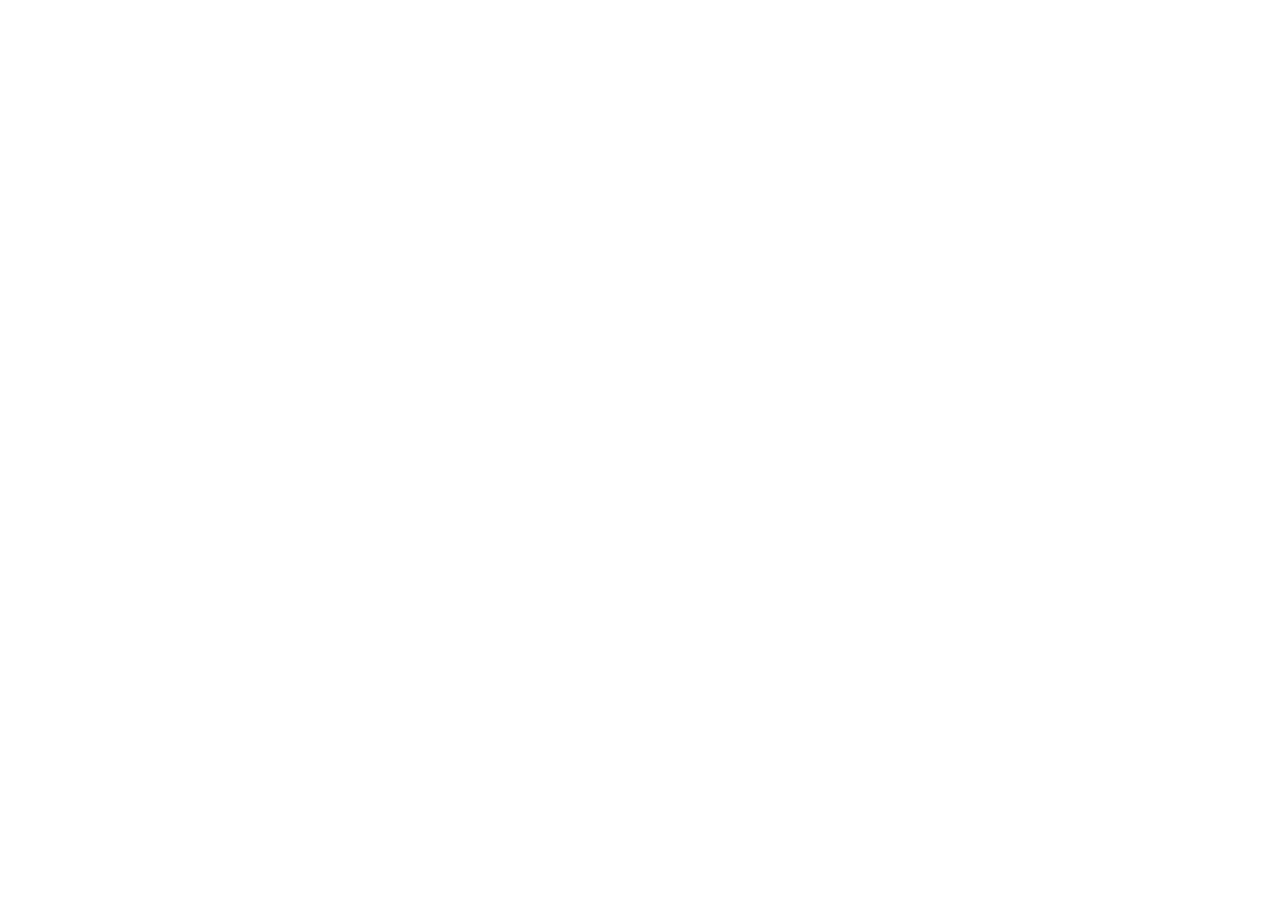
==== commit e8719dcb: "Redirect to zionconvergence.github.io Co-Authored-By: Claude Opus 5.5 <noreply@anthropic.com> Claude" ====
--- a/index.html
+++ b/index.html
@@ -1,160 +1,10 @@
 <!DOCTYPE html>
-<html lang="en">
-<head>
-<meta charset="utf-8">
-<meta name="viewport" content="width=device-width, initial-scale=1">
-<title>Zion Convergence | Prophetic Prayer & Discipleship Community</title>
-<meta name="description" content="Zion Convergence is a prophetic prayer and discipleship community where God's people gather to seek His presence, grow in intimacy with Him and discover their true identity in Christ.">
-<meta property="og:title" content="Zion Convergence | Prophetic Prayer & Discipleship Community">
-<meta property="og:description" content="Awakening God's People to Divine Identity and Kingdom Purpose. Delivered. Developed. Deployed.">
-<meta property="og:image" content="img/group.jpg">
-<link rel="icon" href="img/favicon.png">
-<link rel="preconnect" href="https://fonts.googleapis.com">
-<link rel="preconnect" href="https://fonts.gstatic.com" crossorigin>
-<link href="https://fonts.googleapis.com/css2?family=Cormorant+Garamond:ital,wght@0,300;0,400;0,500;0,600;0,700;1,300;1,400&family=Nunito+Sans:ital,wght@0,400;0,700;1,400&display=swap" rel="stylesheet">
-<link rel="stylesheet" href="style.css">
-</head>
-<body>
-<header class="hdr"><nav aria-label="Main">
-<a class="logo" href="index.html#top"><img src="img/mark-light.png" alt="" width="40" height="37"><span>ZION</span></a>
-<button class="burger" aria-label="Open menu" aria-expanded="false" aria-controls="menu"><svg viewBox="0 0 24 24" fill="none" stroke="currentColor" stroke-width="1.8" stroke-linecap="round" stroke-linejoin="round" aria-hidden="true"><path d="M4 6h16M4 12h16M4 18h16"/></svg></button>
-<div class="links" id="menu"><a href="#about">About</a><a href="#journey">Our Journey</a><a href="#gatherings">Gatherings</a><a href="school-of-intimacy.html">School of Intimacy</a><a href="#blossom">Blossom</a><a href="#faq">FAQ</a><a href="#leadership">Leadership</a><a href="#contact">Contact</a><a class="btn btn-gold sm" href="#gatherings">Join a Gathering</a></div>
-</nav></header>
-<a class="btn btn-gold sm fab" href="#gatherings">Join a Gathering</a>
-<main id="top">
-<section class="hero">
-<div class="left"><div>
-<img class="badge" src="img/badge-light.png" alt="Zion Convergence logo: hands holding a mountain beneath rays of light, Delivered, Developed, Deployed" width="96" height="96">
-<p class="word1">ZION</p><p class="word2">CONVERGENCE</p>
-<h1>Awakening God's People to Divine Identity and Kingdom Purpose</h1>
-<p class="lead">A prophetic prayer and discipleship community where God's people gather to seek His presence, grow in intimacy with Him and discover their true identity in Christ.</p>
-<div class="btns"><a class="btn btn-gold" href="#gatherings">Join a Gathering</a><a class="btn btn-outline" href="school-of-intimacy.html">Enrol in the School of Intimacy</a></div>
-<p class="ddd">Delivered. Developed. Deployed.</p>
-</div></div>
-<div class="right"><img src="img/group.jpg" alt="Women of the Zion Convergence community gathered together at the Blossom retreat, smiling" width="2200" height="1467"></div>
-</section>
-
-<div class="next" id="next" hidden><div class="card">
-<div class="info"><p class="live"><span class="dot"></span>Next gathering</p><h3>Zion Convergence Prayer Meeting</h3><p><time></time></p></div>
-<div class="acts"><a class="btn btn-green sm meet" href="https://bit.ly/ZC-Fridays"><svg viewBox="0 0 24 24" fill="none" stroke="currentColor" stroke-width="1.8" stroke-linecap="round" stroke-linejoin="round" aria-hidden="true"><path d="m22 8-6 4 6 4V8Z"/><rect x="2" y="6" width="14" height="12" rx="2"/></svg>Join on Google Meet</a><a class="btn btn-line sm gcal" href="#"><svg viewBox="0 0 24 24" fill="none" stroke="currentColor" stroke-width="1.8" stroke-linecap="round" stroke-linejoin="round" aria-hidden="true"><rect x="3" y="4" width="18" height="18" rx="2"/><path d="M16 2v4M8 2v4M3 10h18M12 14v4M10 16h4"/></svg>Add to calendar</a><button class="btn btn-line sm ics" type="button">Download .ics</button></div>
-</div></div>
-
-
-<section class="sec" id="about"><div class="wrap">
-<div class="about-grid">
-<div class="rv"><div class="head "><p class="eyebrow">About us</p><h2 class="title">Who we are</h2></div><div class="prose">
-<p>Zion Convergence is a prophetic prayer and discipleship community where God's people gather to seek His presence, grow in intimacy with Him and discover their true identity in Christ.</p>
-<p>It is a place where believers are awakened to who they are and to the kingdom assignment God has given them.</p>
-<p>We began as a prayer gathering for women and have grown into a community for men and women, new believers and mature believers alike.</p></div></div>
-<div class="founded rv"><p class="eyebrow">Founded</p><p class="date">10 October 2025</p><p class="by">by Alexandra Ighodaro</p><div class="rule"></div>
-<div class="frow"><span class="ic"><svg viewBox="0 0 24 24" fill="none" stroke="currentColor" stroke-width="1.8" stroke-linecap="round" stroke-linejoin="round" aria-hidden="true"><circle cx="12" cy="12" r="3"/><path d="M12 9a3 3 0 1 1 3-3 3 3 0 1 1 3 6 3 3 0 1 1-3 6 3 3 0 1 1-6 0 3 3 0 1 1-3-6 3 3 0 1 1 3-6 3 3 0 0 1 3 3Z"/></svg></span><div><b>Women's spaces</b><span>Friday prayer meetings, Bible discussions and the annual retreat</span></div></div>
-<div class="frow"><span class="ic"><svg viewBox="0 0 24 24" fill="none" stroke="currentColor" stroke-width="1.8" stroke-linecap="round" stroke-linejoin="round" aria-hidden="true"><path d="M16 21v-2a4 4 0 0 0-4-4H6a4 4 0 0 0-4 4v2"/><circle cx="9" cy="7" r="4"/><path d="M22 21v-2a4 4 0 0 0-3-3.87"/><path d="M16 3.13a4 4 0 0 1 0 7.75"/></svg></span><div><b>Open to everyone</b><span>School of Intimacy and Monthly Crossover Prayers</span></div></div></div>
-</div>
-<div class="pair rv"><img src="img/gathering.jpg" alt="Women of Zion Convergence gathered under woven lights as a speaker shares" loading="lazy"><img src="img/painting-tables.jpg" alt="Women painting together at marble tables during a creative session" loading="lazy"></div>
-</div></section>
-
-<section class="sec-tight"><div class="wrap"><div class="head "><p class="eyebrow">Our name</p><h2 class="title">What our name means</h2></div>
-<div class="two">
-<div class="card pad rv"><div class="name-h"><span class="ic lg"><svg viewBox="0 0 24 24" fill="none" stroke="currentColor" stroke-width="1.8" stroke-linecap="round" stroke-linejoin="round" aria-hidden="true"><path d="m8 3 4 8 5-5 5 15H2L8 3z"/></svg></span><h3>ZION</h3></div><p class="prose">The mountain of God's presence, the city of the living God.</p><p class="cite" style="margin-top:24px">Hebrews 12:22</p></div>
-<div class="card pad rv"><div class="name-h"><span class="ic lg"><svg viewBox="0 0 24 24" fill="none" stroke="currentColor" stroke-width="1.8" stroke-linecap="round" stroke-linejoin="round" aria-hidden="true"><path d="m8 6 4-4 4 4"/><path d="M12 2v10.3a4 4 0 0 1-1.17 2.83L4 22"/><path d="m20 22-5-5"/></svg></span><h3>CONVERGENCE</h3></div><p class="prose">A coming together: many people meeting at one place.</p><p class="cite" style="margin-top:24px">Our gathering in His presence</p></div>
-</div>
-<div class="banner rv"><p class="big">God's people coming together on His holy mountain, in His presence.</p><p class="tl"><b>Our tagline</b><i>Awakening God's People to Divine Identity and Kingdom Purpose</i></p></div>
-</div></section>
-
-<section class="sec-tight"><div class="wrap"><div class="head "><p class="eyebrow">Why we exist</p><h2 class="title">Vision and mission</h2></div>
-<div class="two">
-<div class="card pad rv"><span class="ic lg"><svg viewBox="0 0 24 24" fill="none" stroke="currentColor" stroke-width="1.8" stroke-linecap="round" stroke-linejoin="round" aria-hidden="true"><path d="M2 12s3-7 10-7 10 7 10 7-3 7-10 7-10-7-10-7Z"/><circle cx="12" cy="12" r="3"/></svg></span><h3 class="t">Vision</h3><p class="prose">A community of believers who have been delivered, developed and deployed: living in God's presence, secure in their divine identity and boldly advancing His kingdom.</p></div>
-<div class="card pad rv"><span class="ic lg"><svg viewBox="0 0 24 24" fill="none" stroke="currentColor" stroke-width="1.8" stroke-linecap="round" stroke-linejoin="round" aria-hidden="true"><circle cx="12" cy="12" r="10"/><path d="m16.24 7.76-2.12 6.36-6.36 2.12 2.12-6.36 6.36-2.12z"/></svg></span><h3 class="t">Mission</h3><p class="prose">To lead God's people into intimacy with Him through His Word, prayer, deliverance and holiness, equipping them to walk in divine purpose and possess their spiritual inheritance.</p></div>
-</div></div></section>
-
-<section class="sec journey on-green" id="journey"><div class="wrap-md"><div class="head "><p class="eyebrow">Our journey</p><h2 class="title">Everything we do follows three phases of transformation.</h2></div>
-<div class="steps">
-<div class="step"><span class="ghost" aria-hidden="true">01</span><span class="num">1</span><h3>Delivered</h3><p class="ph">Phase 1 · Deliverance</p><p class="d">Set free from spiritual, emotional, mental and physical limitations through Christ.</p></div>
-<div class="step"><span class="ghost" aria-hidden="true">02</span><span class="num">2</span><h3>Developed</h3><p class="ph">Phase 2 · Development</p><p class="d">Growing in holiness, character, the Word and intimacy with the Father.</p></div>
-<div class="step"><span class="ghost" aria-hidden="true">03</span><span class="num">3</span><h3>Deployed</h3><p class="ph">Phase 3 · Deployment</p><p class="d">Stepping boldly into divine assignments and kingdom impact.</p></div>
-</div></div></section>
-
-<section class="sec"><div class="wrap"><div class="head "><p class="eyebrow">The Word</p><h2 class="title">Anchor scriptures</h2></div>
-<div class="scr">
-<div class="card quote rv"><span class="q" aria-hidden="true">“</span><blockquote><p>But you have come to Mount Zion and to the city of the living God, the heavenly Jerusalem, to an innumerable company of angels, to the general assembly and church of the firstborn who are registered in heaven, to God the Judge of all, to the spirits of just men made perfect, to Jesus the Mediator of the new covenant, and to the blood of sprinkling that speaks better things than that of Abel.</p><footer>Hebrews 12:22–24 (NKJV)</footer></blockquote></div>
-<div class="card quote rv"><span class="q" aria-hidden="true">“</span><blockquote><p>But on Mount Zion there shall be deliverance, and there shall be holiness; the house of Jacob shall possess their possessions.</p><footer>Obadiah 1:17 (NKJV)</footer></blockquote></div>
-</div>
-<p class="scr-note"><strong>Hebrews 12</strong> tells us where we have come: into the presence of God. <strong>Obadiah 1:17</strong> tells us what happens there: deliverance, holiness and possessing our inheritance.</p>
-</div></section>
-
-<section class="sec soft"><div class="wrap"><div class="head "><p class="eyebrow">Our model</p><h2 class="title">Our model: the Acts 2 community</h2></div>
-<div class="acts2">
-<div class="acts-main"><p class="eyebrow" style="color:var(--gold)">Acts 2:42</p><p class="v">“And they continued steadfastly in the apostles' doctrine and fellowship, in the breaking of bread, and in prayers.”</p><p class="s">At Pentecost God poured out His Spirit on sons and daughters alike. The believers who followed lived as a devoted, praying, generous community. That is the community we want to be.</p></div>
-<div class="acts-grid"><div class="card mini"><span class="ic"><svg viewBox="0 0 24 24" fill="none" stroke="currentColor" stroke-width="1.8" stroke-linecap="round" stroke-linejoin="round" aria-hidden="true"><path d="M12 3l1.9 5.8L20 11l-6.1 2.2L12 19l-1.9-5.8L4 11l6.1-2.2z"/></svg></span><div><b>The Spirit poured out <i>2:17–18</i></b><span>A prophetic community where sons and daughters hear God</span></div></div><div class="card mini"><span class="ic"><svg viewBox="0 0 24 24" fill="none" stroke="currentColor" stroke-width="1.8" stroke-linecap="round" stroke-linejoin="round" aria-hidden="true"><path d="M2 3h6a4 4 0 0 1 4 4v14a3 3 0 0 0-3-3H2z"/><path d="M22 3h-6a4 4 0 0 0-4 4v14a3 3 0 0 1 3-3h7z"/></svg></span><div><b>Devoted to teaching <i>2:42</i></b><span>School of Intimacy, Bible discussions</span></div></div><div class="card mini"><span class="ic"><svg viewBox="0 0 24 24" fill="none" stroke="currentColor" stroke-width="1.8" stroke-linecap="round" stroke-linejoin="round" aria-hidden="true"><path d="M8.5 14.5A2.5 2.5 0 0 0 11 12c0-1.38-.5-2-1-3-1.07-2.14-.22-4.05 2-6 .5 2.5 2 4.9 4 6.5 2 1.6 3 3.5 3 5.5a7 7 0 1 1-14 0c0-1.15.43-2.29 1-3a2.5 2.5 0 0 0 2.5 2.5z"/></svg></span><div><b>Devoted to prayer <i>2:42</i></b><span>Prayer meetings, Crossover Prayers</span></div></div><div class="card mini"><span class="ic"><svg viewBox="0 0 24 24" fill="none" stroke="currentColor" stroke-width="1.8" stroke-linecap="round" stroke-linejoin="round" aria-hidden="true"><path d="M16 21v-2a4 4 0 0 0-4-4H6a4 4 0 0 0-4 4v2"/><circle cx="9" cy="7" r="4"/><path d="M22 21v-2a4 4 0 0 0-3-3.87"/><path d="M16 3.13a4 4 0 0 1 0 7.75"/></svg></span><div><b>Fellowship <i>2:42, 44</i></b><span>Online gatherings, physical retreats</span></div></div><div class="card mini"><span class="ic"><svg viewBox="0 0 24 24" fill="none" stroke="currentColor" stroke-width="1.8" stroke-linecap="round" stroke-linejoin="round" aria-hidden="true"><path d="M3 11a4 4 0 0 1 4-4h10a4 4 0 0 1 1 7.87V19a1 1 0 0 1-1 1H6a1 1 0 0 1-1-1v-4.13A4 4 0 0 1 3 11Z"/></svg></span><div><b>Breaking bread <i>2:46</i></b><span>Shared meals at our physical gatherings and communion</span></div></div><div class="card mini"><span class="ic"><svg viewBox="0 0 24 24" fill="none" stroke="currentColor" stroke-width="1.8" stroke-linecap="round" stroke-linejoin="round" aria-hidden="true"><path d="M11 14h2a2 2 0 1 0 0-4h-3c-.6 0-1.1.2-1.4.6L3 16"/><path d="m7 20 1.6-1.4c.3-.4.8-.6 1.4-.6h4c1.1 0 2.1-.4 2.8-1.2l4.6-4.4a2 2 0 0 0-2.75-2.91l-4.2 3.9"/><path d="m2 15 6 6"/></svg></span><div><b>Caring for one another <i>2:44–45</i></b><span>Caring for one another in times of need</span></div></div><div class="card mini"><span class="ic"><svg viewBox="0 0 24 24" fill="none" stroke="currentColor" stroke-width="1.8" stroke-linecap="round" stroke-linejoin="round" aria-hidden="true"><path d="M9 18V5l12-2v13"/><circle cx="6" cy="18" r="3"/><circle cx="18" cy="16" r="3"/></svg></span><div><b>Worship and gladness <i>2:46–47</i></b><span>Worship at the heart of every gathering</span></div></div></div>
-</div></div></section>
-
-<section class="sec"><div class="wrap"><div class="head "><p class="eyebrow">What we hold</p><h2 class="title">Core values</h2></div><div class="vals"><div class="card val rv"><span class="ic"><svg viewBox="0 0 24 24" fill="none" stroke="currentColor" stroke-width="1.8" stroke-linecap="round" stroke-linejoin="round" aria-hidden="true"><circle cx="12" cy="12" r="4"/><path d="M12 2v2M12 20v2M4.9 4.9l1.4 1.4M17.7 17.7l1.4 1.4M2 12h2M20 12h2M4.9 19.1l1.4-1.4M17.7 6.3l1.4-1.4"/></svg></span><h3>Presence</h3><p>Intimacy with God comes before activity for Him.</p></div><div class="card val rv"><span class="ic"><svg viewBox="0 0 24 24" fill="none" stroke="currentColor" stroke-width="1.8" stroke-linecap="round" stroke-linejoin="round" aria-hidden="true"><rect x="2" y="5" width="20" height="14" rx="2"/><circle cx="8" cy="12" r="2"/><path d="M14 10h4M14 14h4"/></svg></span><h3>Identity</h3><p>Knowing who we are in Christ and living from that truth.</p></div><div class="card val rv"><span class="ic"><svg viewBox="0 0 24 24" fill="none" stroke="currentColor" stroke-width="1.8" stroke-linecap="round" stroke-linejoin="round" aria-hidden="true"><path d="M2 3h6a4 4 0 0 1 4 4v14a3 3 0 0 0-3-3H2z"/><path d="M22 3h-6a4 4 0 0 0-4 4v14a3 3 0 0 1 3-3h7z"/></svg></span><h3>The Word</h3><p>Scripture is our foundation for teaching and daily living.</p></div><div class="card val rv"><span class="ic"><svg viewBox="0 0 24 24" fill="none" stroke="currentColor" stroke-width="1.8" stroke-linecap="round" stroke-linejoin="round" aria-hidden="true"><path d="M8.5 14.5A2.5 2.5 0 0 0 11 12c0-1.38-.5-2-1-3-1.07-2.14-.22-4.05 2-6 .5 2.5 2 4.9 4 6.5 2 1.6 3 3.5 3 5.5a7 7 0 1 1-14 0c0-1.15.43-2.29 1-3a2.5 2.5 0 0 0 2.5 2.5z"/></svg></span><h3>Prayer</h3><p>How we seek God, receive direction and partner with Him.</p></div><div class="card val rv"><span class="ic"><svg viewBox="0 0 24 24" fill="none" stroke="currentColor" stroke-width="1.8" stroke-linecap="round" stroke-linejoin="round" aria-hidden="true"><path d="M12 22s8-4 8-10V5l-8-3-8 3v7c0 6 8 10 8 10z"/></svg></span><h3>Holiness</h3><p>A life set apart, shaped by God's character.</p></div><div class="card val rv"><span class="ic"><svg viewBox="0 0 24 24" fill="none" stroke="currentColor" stroke-width="1.8" stroke-linecap="round" stroke-linejoin="round" aria-hidden="true"><path d="M16 21v-2a4 4 0 0 0-4-4H6a4 4 0 0 0-4 4v2"/><circle cx="9" cy="7" r="4"/><path d="M22 21v-2a4 4 0 0 0-3-3.87"/><path d="M16 3.13a4 4 0 0 1 0 7.75"/></svg></span><h3>Community</h3><p>Growing together and carrying each other in prayer.</p></div><div class="card val rv"><span class="ic"><svg viewBox="0 0 24 24" fill="none" stroke="currentColor" stroke-width="1.8" stroke-linecap="round" stroke-linejoin="round" aria-hidden="true"><circle cx="12" cy="12" r="10"/><circle cx="12" cy="12" r="6"/><circle cx="12" cy="12" r="2"/></svg></span><h3>Purpose</h3><p>Every believer has a kingdom assignment.</p></div></div></div></section>
-
-<section class="theme sec-tight" id="theme" style="padding-top:0"><div class="wrap"><div class="head "><p class="eyebrow">This month</p><h2 class="title">Our theme for the month</h2></div>
-<div class="theme-grid">
-<div class="card pad rv yr"><p class="eyebrow">2026</p><h3>Year of Illumination</h3><p class="prose">A year for God's light to go before us, expose every hidden hindrance and lead us into freedom and alignment with His will.</p><p class="cite" style="margin-top:20px">“Your word is a lamp to my feet and a light to my path.” Psalm 119:105</p></div>
-<div class="theme-month rv" id="month"><p class="eyebrow"></p><h3></h3><p class="promise"></p><p class="focus"></p><p class="ref"></p></div>
-</div></div></section>
-
-<section class="sec" id="gatherings" style="padding-top:0"><div class="wrap-md" style="max-width:1160px"><div class="head "><p class="eyebrow">Join us</p><h2 class="title">Regular gatherings</h2></div>
-<ul class="glist"><li class="card g rv"><div class="main"><span class="ic"><svg viewBox="0 0 24 24" fill="none" stroke="currentColor" stroke-width="1.8" stroke-linecap="round" stroke-linejoin="round" aria-hidden="true"><path d="M8.5 14.5A2.5 2.5 0 0 0 11 12c0-1.38-.5-2-1-3-1.07-2.14-.22-4.05 2-6 .5 2.5 2 4.9 4 6.5 2 1.6 3 3.5 3 5.5a7 7 0 1 1-14 0c0-1.15.43-2.29 1-3a2.5 2.5 0 0 0 2.5 2.5z"/></svg></span><div><h3>Zion Convergence Prayer Meeting</h3><p>Prophetic prayer and intercession in God's presence</p></div></div><p class="when">2nd and 4th Friday · 7:00–8:30 p.m.</p><div class="end"><span class="tag w">Women</span><a class="btn btn-gold sm" href="https://bit.ly/ZC-Fridays"><svg viewBox="0 0 24 24" fill="none" stroke="currentColor" stroke-width="1.8" stroke-linecap="round" stroke-linejoin="round" aria-hidden="true"><path d="m22 8-6 4 6 4V8Z"/><rect x="2" y="6" width="14" height="12" rx="2"/></svg>Join on Google Meet</a></div></li><li class="card g rv"><div class="main"><span class="ic"><svg viewBox="0 0 24 24" fill="none" stroke="currentColor" stroke-width="1.8" stroke-linecap="round" stroke-linejoin="round" aria-hidden="true"><path d="M2 3h6a4 4 0 0 1 4 4v14a3 3 0 0 0-3-3H2z"/><path d="M22 3h-6a4 4 0 0 0-4 4v14a3 3 0 0 1 3-3h7z"/></svg></span><div><h3>Faith and Bible Discussions</h3><p>Open conversations on Scripture and the Christian life</p></div></div><p class="when">1st and 3rd Friday · 8:00–9:00 p.m.</p><div class="end"><span class="tag w">Women</span><a class="btn btn-gold sm" href="https://bit.ly/ZC-Fridays"><svg viewBox="0 0 24 24" fill="none" stroke="currentColor" stroke-width="1.8" stroke-linecap="round" stroke-linejoin="round" aria-hidden="true"><path d="m22 8-6 4 6 4V8Z"/><rect x="2" y="6" width="14" height="12" rx="2"/></svg>Join on Google Meet</a></div></li><li class="card g rv"><div class="main"><span class="ic"><svg viewBox="0 0 24 24" fill="none" stroke="currentColor" stroke-width="1.8" stroke-linecap="round" stroke-linejoin="round" aria-hidden="true"><path d="M12 3a6 6 0 0 0 9 9 9 9 0 1 1-9-9Z"/></svg></span><div><h3>ZC Crossover Prayers</h3><p>Praying out of the old month and into the new</p></div></div><p class="when">Last day of each month · 11:45 p.m.–12:15 a.m.</p><div class="end"><span class="tag all">Open to all</span><a class="btn btn-gold sm" href="https://bit.ly/ZC-Crossover"><svg viewBox="0 0 24 24" fill="none" stroke="currentColor" stroke-width="1.8" stroke-linecap="round" stroke-linejoin="round" aria-hidden="true"><path d="m22 8-6 4 6 4V8Z"/><rect x="2" y="6" width="14" height="12" rx="2"/></svg>Join on Google Meet</a></div></li><li class="card g rv before"><div class="main"><span class="ic"><svg viewBox="0 0 24 24" fill="none" stroke="currentColor" stroke-width="1.8" stroke-linecap="round" stroke-linejoin="round" aria-hidden="true"><path d="M22 10 12 5 2 10l10 5 10-5z"/><path d="M6 12v5c3 3 9 3 12 0v-5"/></svg></span><div><h3>School of Intimacy</h3><p>Growing in God's Presence and Recognising His Voice</p></div></div><p class="when">Saturdays, 7 Nov–12 Dec 2026 · 3:00–5:00 p.m.</p><div class="end"><span class="tag all">Open to all</span><a class="btn btn-gold sm" href="https://bit.ly/ZC-SOI"><svg viewBox="0 0 24 24" fill="none" stroke="currentColor" stroke-width="1.8" stroke-linecap="round" stroke-linejoin="round" aria-hidden="true"><path d="m22 8-6 4 6 4V8Z"/><rect x="2" y="6" width="14" height="12" rx="2"/></svg>Join on Google Meet</a></div></li><li class="card g rv"><div class="main"><span class="ic"><svg viewBox="0 0 24 24" fill="none" stroke="currentColor" stroke-width="1.8" stroke-linecap="round" stroke-linejoin="round" aria-hidden="true"><circle cx="12" cy="12" r="4"/><path d="M12 2v2M12 20v2M4.9 4.9l1.4 1.4M17.7 17.7l1.4 1.4M2 12h2M20 12h2M4.9 19.1l1.4-1.4M17.7 6.3l1.4-1.4"/></svg></span><div><h3>Monthly Theme</h3><p>A theme explained each month to shape our prayers</p></div></div><p class="when">Start of each month</p><div class="end"><span class="tag all">Open to all</span></div></li><li class="card g after"><div class="main"><span class="ic"><svg viewBox="0 0 24 24" fill="none" stroke="currentColor" stroke-width="1.8" stroke-linecap="round" stroke-linejoin="round" aria-hidden="true"><path d="M22 10 12 5 2 10l10 5 10-5z"/><path d="M6 12v5c3 3 9 3 12 0v-5"/></svg></span><div><h3>School of Intimacy</h3><p>First cohort completed. Next cohort coming soon.</p></div></div><p class="when">Watch all six sessions on YouTube</p><div class="end"><span class="tag all">Open to all</span><a class="btn btn-gold sm" href="https://youtube.com/@ZionConvergence"><svg viewBox="0 0 24 24" fill="none" stroke="currentColor" stroke-width="1.8" stroke-linecap="round" stroke-linejoin="round" aria-hidden="true"><rect x="2" y="4" width="20" height="16" rx="4"/><path d="m10 9 5 3-5 3z"/></svg>Watch on YouTube</a></div></li></ul>
-<p class="foot-note">All gatherings are online on Google Meet. Times are West Africa Time (WAT / UTC+1).</p>
-</div></section>
-
-<section class="sec-tight"><div class="wrap-md"><div class="head "><p class="eyebrow">Grow with us</p><h2 class="title">Programmes and resources</h2></div>
-<div class="two">
-<a class="card prog rv" href="school-of-intimacy.html"><span class="ic lg"><svg viewBox="0 0 24 24" fill="none" stroke="currentColor" stroke-width="1.8" stroke-linecap="round" stroke-linejoin="round" aria-hidden="true"><path d="M22 10 12 5 2 10l10 5 10-5z"/><path d="M6 12v5c3 3 9 3 12 0v-5"/></svg></span><h3>School of Intimacy</h3><p>A free six-week online programme: salvation and identity, the Bible, hosting God's presence, faith, hearing God and purpose.</p><small><span class="before">First cohort · 7 Nov – 12 Dec 2026</span><span class="after">First cohort completed · next cohort coming soon</span></small></a>
-<a class="card prog rv" href="#blossom"><span class="ic lg"><svg viewBox="0 0 24 24" fill="none" stroke="currentColor" stroke-width="1.8" stroke-linecap="round" stroke-linejoin="round" aria-hidden="true"><circle cx="12" cy="12" r="3"/><path d="M12 9a3 3 0 1 1 3-3 3 3 0 1 1 3 6 3 3 0 1 1-3 6 3 3 0 1 1-6 0 3 3 0 1 1-3-6 3 3 0 1 1 3-6 3 3 0 0 1 3 3Z"/></svg></span><h3>A Day in His Presence</h3><p>Our annual retreat for women: a full day of worship, teaching, prayer, discussion and fellowship over a shared meal.</p><small>June 2026 edition · “Blossom”</small></a>
-</div></div></section>
-
-<section class="sec blossom" id="blossom"><div class="wrap">
-<div style="max-width:760px">
-<p class="bl-eyebrow"><svg viewBox="0 0 24 24" fill="none" stroke="currentColor" stroke-width="1.8" stroke-linecap="round" stroke-linejoin="round" aria-hidden="true"><circle cx="12" cy="12" r="3"/><path d="M12 9a3 3 0 1 1 3-3 3 3 0 1 1 3 6 3 3 0 1 1-3 6 3 3 0 1 1-6 0 3 3 0 1 1-3-6 3 3 0 1 1 3-6 3 3 0 0 1 3 3Z"/></svg>A Day in His Presence</p>
-<h2>Blossom</h2>
-<p class="prose" style="margin-top:24px">An intimate, set-apart day for women being shaped, stretched and prepared by God for fruitfulness.</p>
-<ul class="bl-facts"><li><svg viewBox="0 0 24 24" fill="none" stroke="currentColor" stroke-width="1.8" stroke-linecap="round" stroke-linejoin="round" aria-hidden="true"><rect x="3" y="4" width="18" height="18" rx="2"/><path d="M16 2v4M8 2v4M3 10h18"/></svg>Saturday, 20 June 2026, 10:00 a.m.–7:00 p.m.</li><li><svg viewBox="0 0 24 24" fill="none" stroke="currentColor" stroke-width="1.8" stroke-linecap="round" stroke-linejoin="round" aria-hidden="true"><path d="M20 10c0 6-8 12-8 12s-8-6-8-12a8 8 0 0 1 16 0Z"/><circle cx="12" cy="10" r="3"/></svg>The Garden, 8 Bayo Kuku Road, Ikoyi, Lagos</li></ul>
-<p style="margin-top:16px"><strong>Convener:</strong> Alexandra Ighodaro</p>
-<p><strong>Speakers:</strong> Min. Joycy Ubi, Anastasia Okorie and Kelechi Mbah</p>
-<p class="kbb">For women ready to move from: Knowing | Becoming | Bearing</p>
-</div>
-<div class="masonry"><button class="r45" data-lb="img/banner-hug.jpg" aria-label="View photo: Two women embracing beside the Blossom: A Day in His Presence banner"><img src="img/banner-hug.jpg" alt="Two women embracing beside the Blossom: A Day in His Presence banner" loading="lazy"></button><button class="r43" data-lb="img/teaching.jpg" aria-label="View photo: Alexandra Ighodaro speaking to the women gathered at the Blossom retreat"><img src="img/teaching.jpg" alt="Alexandra Ighodaro speaking to the women gathered at the Blossom retreat" loading="lazy"></button><button class="r11" data-lb="img/three-women.jpg" aria-label="View photo: Three women smiling together in front of the Blossom banner"><img src="img/three-women.jpg" alt="Three women smiling together in front of the Blossom banner" loading="lazy"></button><button class="r43" data-lb="img/sofa-chat.jpg" aria-label="View photo: Two women laughing in conversation on a yellow velvet sofa"><img src="img/sofa-chat.jpg" alt="Two women laughing in conversation on a yellow velvet sofa" loading="lazy"></button><button class="r45" data-lb="img/speaker.jpg" aria-label="View photo: A speaker sharing with a microphone at the retreat"><img src="img/speaker.jpg" alt="A speaker sharing with a microphone at the retreat" loading="lazy"></button><button class="r43" data-lb="img/group.jpg" aria-label="View photo: The women of Zion Convergence gathered together at the Blossom retreat"><img src="img/group.jpg" alt="The women of Zion Convergence gathered together at the Blossom retreat" loading="lazy"></button><button class="r11" data-lb="img/table-conversation.jpg" aria-label="View photo: Women in conversation around tables during a small-group session"><img src="img/table-conversation.jpg" alt="Women in conversation around tables during a small-group session" loading="lazy"></button><button class="r45" data-lb="img/painting.jpg" aria-label="View photo: Women painting Fruit of the Spirit canvases at marble tables"><img src="img/painting.jpg" alt="Women painting Fruit of the Spirit canvases at marble tables" loading="lazy"></button><button class="r43" data-lb="img/painting-sofa.jpg" aria-label="View photo: Women painting together on a green velvet sofa"><img src="img/painting-sofa.jpg" alt="Women painting together on a green velvet sofa" loading="lazy"></button><button class="r11" data-lb="img/gathering.jpg" aria-label="View photo: A speaker addressing the women seated in velvet armchairs beneath hanging lights"><img src="img/gathering.jpg" alt="A speaker addressing the women seated in velvet armchairs beneath hanging lights" loading="lazy"></button></div>
-<div class="card notify rv"><div><h3>Be there next time</h3><p>Leave your details and we will let you know when the next retreat is announced.</p></div><a class="btn btn-green" href="https://bit.ly/ZC-Retreat"><svg viewBox="0 0 24 24" fill="none" stroke="currentColor" stroke-width="1.8" stroke-linecap="round" stroke-linejoin="round" aria-hidden="true"><rect x="2" y="4" width="20" height="16" rx="2"/><path d="m22 7-10 5L2 7"/></svg>Notify me about the next retreat</a></div>
-<p class="formnote" style="text-align:right">We only use your details to tell you about the next retreat. Read our <a href="privacy.html">Privacy Notice</a>.</p>
-</div></section>
-
-<section class="sec" id="leadership"><div class="wrap-md"><div class="head "><p class="eyebrow">The team</p><h2 class="title">Leadership</h2></div>
-<div class="leaders">
-<div class="card leader rv"><img src="img/leader-alexa.jpg" alt="Portrait of Alexandra Ighodaro" loading="lazy" width="640" height="800"><h3>Alexandra Ighodaro</h3><p>Founder</p></div>
-<div class="card leader rv"><img src="img/leader-jane.jpg" alt="Portrait of Kenechukwu Jane Ibezim" loading="lazy" width="640" height="800"><h3>Kenechukwu Jane Ibezim</h3><p>Leadership team</p></div>
-<div class="card leader rv"><img src="img/leader-chidinma.jpg" alt="Portrait of Chidinma Akpati" loading="lazy" width="640" height="800"><h3>Chidinma Akpati</h3><p>Leadership team</p></div>
-</div></div></section>
-
-<section class="sec-tight" id="faq"><div class="wrap-sm"><div class="head "><p class="eyebrow">Questions</p><h2 class="title">Frequently asked questions</h2></div><div class="card faq"><details><summary>Who can join?<svg viewBox="0 0 24 24" fill="none" stroke="currentColor" stroke-width="1.8" stroke-linecap="round" stroke-linejoin="round" aria-hidden="true"><path d="m6 9 6 6 6-6"/></svg></summary><p>Everyone. Our Friday prayer meetings, Bible discussions and annual retreat are for women. Crossover Prayers and the School of Intimacy are open to all.</p></details><details><summary>Do I have to leave my church?<svg viewBox="0 0 24 24" fill="none" stroke="currentColor" stroke-width="1.8" stroke-linecap="round" stroke-linejoin="round" aria-hidden="true"><path d="m6 9 6 6 6-6"/></svg></summary><p>No. We are non-denominational, and we encourage every member to stay rooted in a local church.</p></details><details><summary>Does it cost anything?<svg viewBox="0 0 24 24" fill="none" stroke="currentColor" stroke-width="1.8" stroke-linecap="round" stroke-linejoin="round" aria-hidden="true"><path d="m6 9 6 6 6-6"/></svg></summary><p>No. All our online gatherings are free.</p></details><details><summary>How do I join a meeting?<svg viewBox="0 0 24 24" fill="none" stroke="currentColor" stroke-width="1.8" stroke-linecap="round" stroke-linejoin="round" aria-hidden="true"><path d="m6 9 6 6 6-6"/></svg></summary><p>Join our <a href="https://bit.ly/ZC-WhatsApp">WhatsApp community</a>. Meeting links are shared there, and the Google Meet links are also listed under <a href="#gatherings">Gatherings</a>.</p></details><details><summary>What time zone are the meetings in?<svg viewBox="0 0 24 24" fill="none" stroke="currentColor" stroke-width="1.8" stroke-linecap="round" stroke-linejoin="round" aria-hidden="true"><path d="m6 9 6 6 6-6"/></svg></summary><p>West Africa Time (WAT, UTC+1). Members join from different countries.</p></details><details><summary>How do I become a member?<svg viewBox="0 0 24 24" fill="none" stroke="currentColor" stroke-width="1.8" stroke-linecap="round" stroke-linejoin="round" aria-hidden="true"><path d="m6 9 6 6 6-6"/></svg></summary><p>Fill in the <a href="https://forms.gle/nbXXHBcZYrjv3CDd9">registration form</a>, read our <a href="https://bit.ly/ZC-Faith">Statement of Faith</a> and <a href="https://bit.ly/ZC-Covenant">Membership Covenant</a>, and choose “Yes” to membership on the form.</p></details><details><summary>I missed a session. Can I watch it?<svg viewBox="0 0 24 24" fill="none" stroke="currentColor" stroke-width="1.8" stroke-linecap="round" stroke-linejoin="round" aria-hidden="true"><path d="m6 9 6 6 6-6"/></svg></summary><p>School of Intimacy sessions are published on our <a href="https://youtube.com/@ZionConvergence">YouTube channel</a>.</p></details><details><summary>How can I serve?<svg viewBox="0 0 24 24" fill="none" stroke="currentColor" stroke-width="1.8" stroke-linecap="round" stroke-linejoin="round" aria-hidden="true"><path d="m6 9 6 6 6-6"/></svg></summary><p>Fill in the <a href="https://bit.ly/ZC-Serve">Serve with us form</a> and tell us whether you are interested in prayer, facilitation, media or event planning.</p></details></div></div></section>
-
-<section class="sec soft" id="contact"><div class="wrap"><div class="head "><p class="eyebrow">Be part of it</p><h2 class="title">Get involved</h2></div>
-<div class="contact-grid">
-<div>
-<div class="crow"><span class="ic"><svg viewBox="0 0 24 24" fill="none" stroke="currentColor" stroke-width="1.8" stroke-linecap="round" stroke-linejoin="round" aria-hidden="true"><path d="M3 21l1.65-3.8a9 9 0 1 1 3.4 2.9L3 21"/><path d="M9 10a.5.5 0 0 0 1 0V9a.5.5 0 0 0-1 0v1a5 5 0 0 0 5 5h1a.5.5 0 0 0 0-1h-1a.5.5 0 0 0 0 1"/></svg></span><div><b>Join a gathering</b><p>All our online gatherings are free. Meeting links are shared in our <a href="https://bit.ly/ZC-WhatsApp">WhatsApp community</a>.</p></div></div>
-<div class="crow"><span class="ic"><svg viewBox="0 0 24 24" fill="none" stroke="currentColor" stroke-width="1.8" stroke-linecap="round" stroke-linejoin="round" aria-hidden="true"><rect x="2" y="5" width="20" height="14" rx="2"/><circle cx="8" cy="12" r="2"/><path d="M14 10h4M14 14h4"/></svg></span><div><b>Become a member</b><p>Fill in the <a href="https://forms.gle/nbXXHBcZYrjv3CDd9">registration form</a>, read our <a href="https://bit.ly/ZC-Faith">Statement of Faith</a> and <a href="https://bit.ly/ZC-Covenant">Membership Covenant</a>, and choose “Yes” to membership on the form.</p></div></div>
-<div class="crow"><span class="ic"><svg viewBox="0 0 24 24" fill="none" stroke="currentColor" stroke-width="1.8" stroke-linecap="round" stroke-linejoin="round" aria-hidden="true"><path d="M22 10 12 5 2 10l10 5 10-5z"/><path d="M6 12v5c3 3 9 3 12 0v-5"/></svg></span><div><b>Enrol in the School of Intimacy</b><p class="before">A free six-week programme, open to all.</p><a class="btn btn-green sm before" style="display:inline-flex" href="https://bit.ly/ZC-SOI-Register">Register now</a><p class="after">Our first cohort is complete. Watch every session on <a href="https://youtube.com/@ZionConvergence">YouTube</a>; the next cohort is coming soon.</p></div></div>
-<div class="crow"><span class="ic"><svg viewBox="0 0 24 24" fill="none" stroke="currentColor" stroke-width="1.8" stroke-linecap="round" stroke-linejoin="round" aria-hidden="true"><rect x="2" y="4" width="20" height="16" rx="4"/><path d="m10 9 5 3-5 3z"/></svg></span><div><b>Watch again</b><p>Sessions are published on the Zion Convergence YouTube channel.</p><p><a href="https://youtube.com/@ZionConvergence">youtube.com/@ZionConvergence</a></p></div></div>
-<div class="crow"><span class="ic"><svg viewBox="0 0 24 24" fill="none" stroke="currentColor" stroke-width="1.8" stroke-linecap="round" stroke-linejoin="round" aria-hidden="true"><rect x="2" y="4" width="20" height="16" rx="2"/><path d="m22 7-10 5L2 7"/></svg></span><div><b>Contact us</b><p><a href="mailto:zionconvergence@gmail.com">zionconvergence@gmail.com</a></p></div></div>
-</div>
-<div class="card serve rv"><span class="ic lg"><svg viewBox="0 0 24 24" fill="none" stroke="currentColor" stroke-width="1.8" stroke-linecap="round" stroke-linejoin="round" aria-hidden="true"><path d="M11 14h2a2 2 0 1 0 0-4h-3c-.6 0-1.1.2-1.4.6L3 16"/><path d="m7 20 1.6-1.4c.3-.4.8-.6 1.4-.6h4c1.1 0 2.1-.4 2.8-1.2l4.6-4.4a2 2 0 0 0-2.75-2.91l-4.2 3.9"/><path d="m2 15 6 6"/></svg></span><h3>I want to serve</h3><p>Help with prayer, facilitation, media or event planning. Tell us a little about yourself and how you would like to serve.</p>
-<ul><li>Prayer</li><li>Facilitation</li><li>Media</li><li>Event planning</li></ul>
-<a class="btn btn-gold" href="https://bit.ly/ZC-Serve">Fill in the serve form<svg viewBox="0 0 24 24" fill="none" stroke="currentColor" stroke-width="1.8" stroke-linecap="round" stroke-linejoin="round" aria-hidden="true"><path d="M5 12h14M12 5l7 7-7 7"/></svg></a><p class="formnote">The form collects your name, email, phone and area of interest. Read our <a href="privacy.html">Privacy Notice</a>.</p></div>
-</div></div></section>
-</main>
-<footer class="ftr"><div class="wrap">
-<p class="ddd">Delivered. Developed. Deployed.</p>
-<div class="fcols">
-<div class="fbrand"><img src="img/mark-light.png" alt="" width="56" height="52"><p class="word1">ZION</p><p class="word2">CONVERGENCE</p><p class="tl">Awakening God's People to Divine Identity and Kingdom Purpose</p></div>
-<nav class="fnav" aria-label="Footer"><a href="index.html#about">About</a><a href="index.html#journey">Our Journey</a><a href="index.html#gatherings">Gatherings</a><a href="index.html#blossom">Blossom</a><a href="index.html#leadership">Leadership</a><a href="index.html#contact">Contact</a><a href="school-of-intimacy.html">School of Intimacy</a></nav>
-<div class="fnav"><a href="mailto:zionconvergence@gmail.com">zionconvergence@gmail.com</a><a href="https://youtube.com/@ZionConvergence">YouTube</a><a href="https://bit.ly/ZC-WhatsApp">WhatsApp community</a><a href="https://bit.ly/ZC-Faith">Statement of Faith</a><a href="https://bit.ly/ZC-Covenant">Membership Covenant</a><a href="privacy.html">Privacy Notice</a></div>
-</div>
-<div class="flyers"><p class="eyebrow">School of Intimacy · Session flyers</p><div class="fstrip"><a href="school-of-intimacy.html#weeks"><img src="img/flyer-w1.jpg" alt="Week 1 flyer: Salvation and Identity in Christ, with Nkem Nwatu, 7 November 2026" loading="lazy" width="700" height="990"></a><a href="school-of-intimacy.html#weeks"><img src="img/flyer-w2.jpg" alt="Week 2 flyer: Bible Reading and Interpretation, with Oluwaseyi Eko, 14 November 2026" loading="lazy" width="700" height="990"></a><a href="school-of-intimacy.html#weeks"><img src="img/flyer-w3.jpg" alt="Week 3 flyer: Hosting God&#x27;s Presence, with Kenechukwu Jane Ibezim, 21 November 2026" loading="lazy" width="700" height="990"></a><a href="school-of-intimacy.html#weeks"><img src="img/flyer-w4.jpg" alt="Week 4 flyer: Building and Sustaining Faith in God, with Kellar Usiayo, 28 November 2026" loading="lazy" width="700" height="990"></a><a href="school-of-intimacy.html#weeks"><img src="img/flyer-w5.jpg" alt="Week 5 flyer: Hearing from God and Obeying His Leading, with Alexandra Ighodaro, 5 December 2026" loading="lazy" width="700" height="990"></a><a href="school-of-intimacy.html#weeks"><img src="img/flyer-w6.jpg" alt="Week 6 flyer: Identifying and Fulfilling Purpose, with Anastasia Okorie, 12 December 2026" loading="lazy" width="700" height="990"></a></div></div>
-<p class="copy">© <span id="yr">2026</span> Zion Convergence. Registered with the Corporate Affairs Commission, Nigeria.</p>
-</div></footer>
-<div class="lb" role="dialog" aria-modal="true" aria-label="Photo viewer"><button class="x" aria-label="Close"><svg viewBox="0 0 24 24" fill="none" stroke="currentColor" stroke-width="1.8" stroke-linecap="round" stroke-linejoin="round" aria-hidden="true"><path d="M18 6 6 18M6 6l12 12"/></svg></button><button class="pv" aria-label="Previous photo"><svg viewBox="0 0 24 24" fill="none" stroke="currentColor" stroke-width="1.8" stroke-linecap="round" stroke-linejoin="round" aria-hidden="true"><path d="m15 18-6-6 6-6"/></svg></button><img alt=""><button class="nx" aria-label="Next photo"><svg viewBox="0 0 24 24" fill="none" stroke="currentColor" stroke-width="1.8" stroke-linecap="round" stroke-linejoin="round" aria-hidden="true"><path d="m9 18 6-6-6-6"/></svg></button></div>
-<script src="script.js"></script>
-</body></html>+<html lang="en"><head><meta charset="utf-8">
+<title>Zion Convergence</title>
+<meta name="robots" content="noindex">
+<link rel="canonical" href="https://zionconvergence.github.io/">
+<meta http-equiv="refresh" content="0; url=https://zionconvergence.github.io/">
+<script>location.replace('https://zionconvergence.github.io/'+location.hash)</script>
+</head><body style="font-family:sans-serif;background:#3D4A2F;color:#FAF7EF;text-align:center;padding:80px 20px">
+<p>Zion Convergence has moved to <a style="color:#C4A265" href="https://zionconvergence.github.io/">zionconvergence.github.io</a>.</p>
+</body></html>
